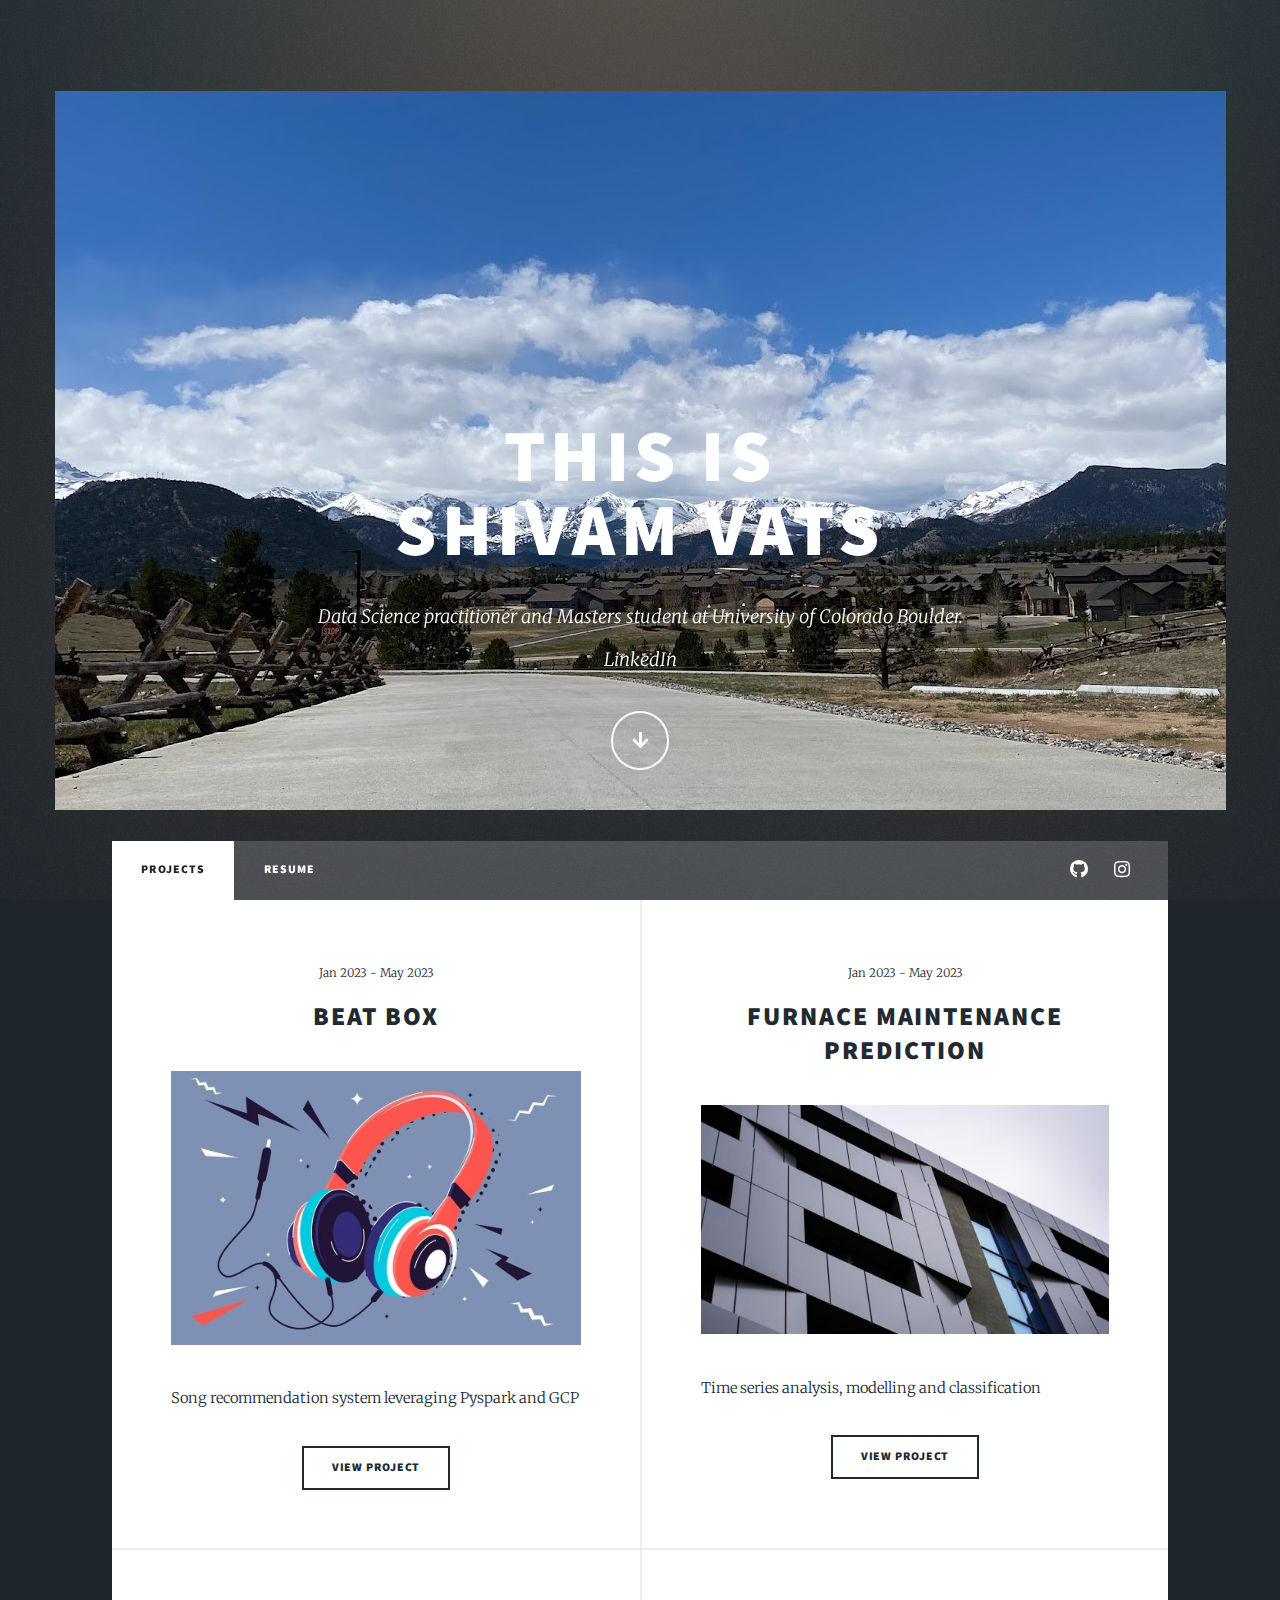
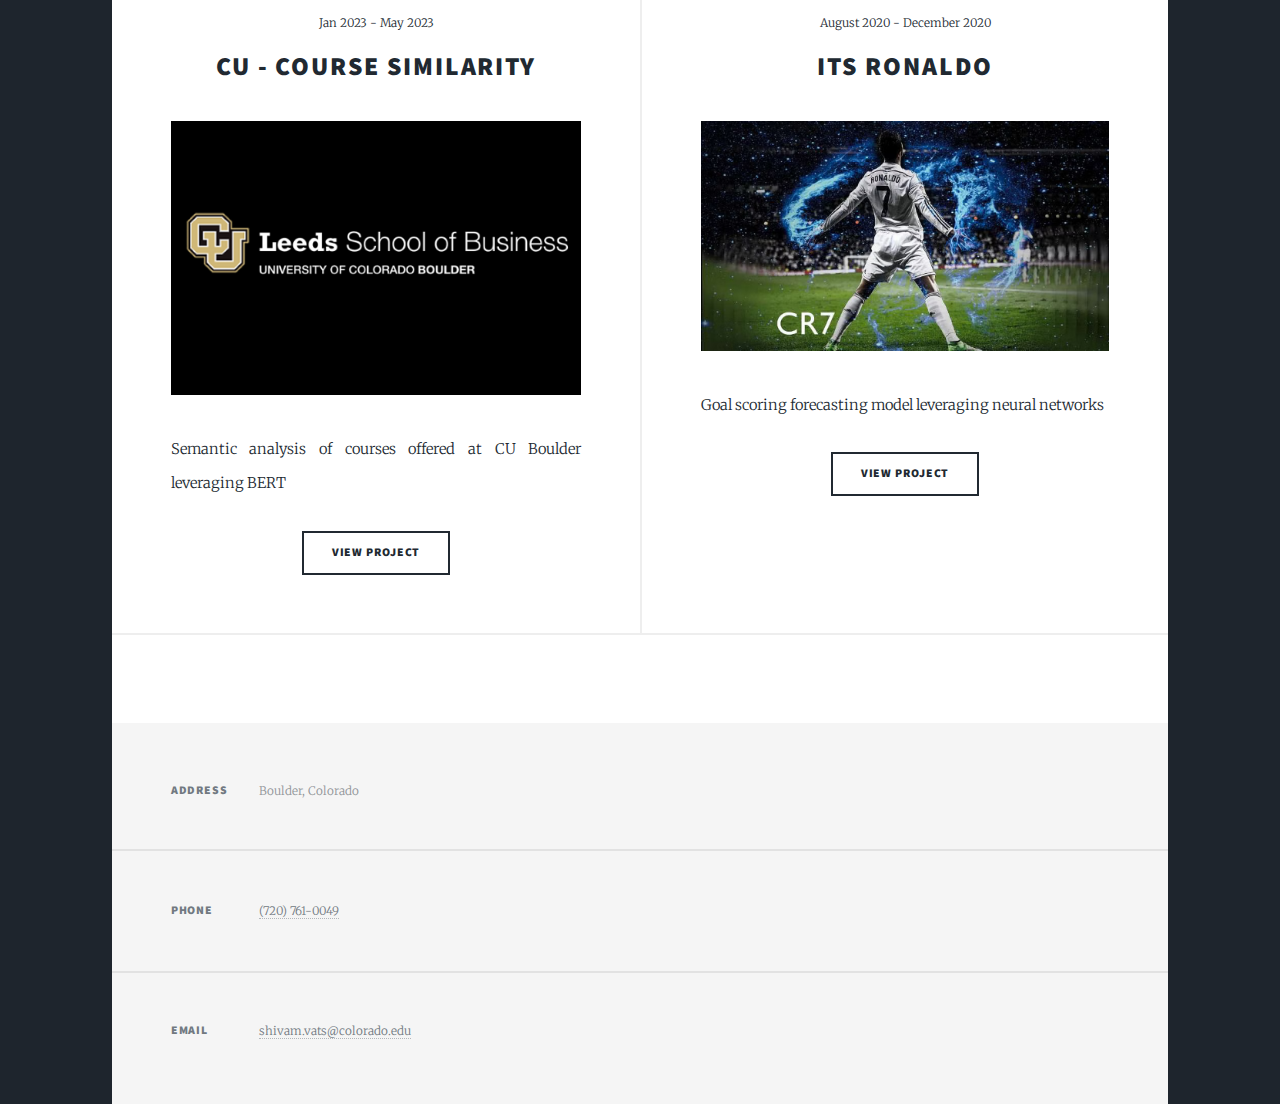
==== index.html @ 33beec38 "added resume" ====
<!DOCTYPE HTML>
<!--
	Massively by HTML5 UP
	html5up.net | @ajlkn
	Free for personal and commercial use under the CCA 3.0 license (html5up.net/license)
-->
<html>
	<head>
		<title>Shivam Vats</title>
		<meta charset="utf-8" />
		<meta name="viewport" content="width=device-width, initial-scale=1, user-scalable=no" />
		<link rel="stylesheet" href="assets/css/main.css" />
		<noscript><link rel="stylesheet" href="assets/css/noscript.css" /></noscript>
	</head>
	<body class="is-preload">

		<!-- Wrapper -->
			<div id="wrapper" class="fade-in">

				<!-- Intro -->
					<div id="intro">
						<h1>This is<br />
						Shivam Vats</h1>
						<p>Data Science practitioner and Masters student at University of Colorado Boulder. <br>
						<a href="https://www.linkedin.com/in/vats-shivam/">LinkedIn</a>
						<ul class="actions">
							<li><a href="#header" class="button icon solid solo fa-arrow-down scrolly">Continue</a></li>
						</ul>
					</div>

				<!-- Header -->
					<header id="header">
						<a href="index.html" class="logo">Shivam Vats</a>
					</header>

				<!-- Nav -->
					<nav id="nav">
						<ul class="links">
							<li class="active"><a href="index.html">Projects</a></li>
							<li><a href="resume.html">Resume</a></li>
							<!-- <li><a href="elements.html">Elements Reference</a></li> -->
						</ul>
						<ul class="icons">
							<li><a href="https://github.com/vatshivam" class="icon brands fa-github"><span class="label">GitHub</span></a></li>
							<li><a href="https://www.instagram.com/shivamvats__/" class="icon brands fa-instagram"><span class="label">Instagram</span></a></li>
						</ul>
					</nav>

				<!-- Main -->
					<div id="main">

						<!-- Featured Post -->
							<!-- <article class="post featured"> -->
								<!-- <header class="major">
									<span class="date">April 25, 2017</span>
									<h2><a href="#">And this is a<br />
									massive headline</a></h2>
									<p>Aenean ornare velit lacus varius enim ullamcorper proin aliquam<br />
									facilisis ante sed etiam magna interdum congue. Lorem ipsum dolor<br />
									amet nullam sed etiam veroeros.</p>
								</header> -->
								<!-- <a href="#" class="image main"><img src="images/cover.jpg" alt="" /></a> -->
								<!-- <ul class="actions special">
									<li><a href="#" class="button large">Full Story</a></li>
								</ul> -->
							<!-- </article> -->

						<!-- Posts -->
							<section class="posts">
								<article>
									<header>
										<span class="date">Jan 2023 - May 2023</span>
										<h2><a href="https://vatshivam.github.io/Novel_Song_Recommender/">Beat Box</a></h2>
									</header>
									<a href="#" class="image fit"><img src="images/song.jpg" alt="" /></a>
									<p>Song recommendation system leveraging Pyspark and GCP</p>
									<ul class="actions special">
										<li><a href="https://vatshivam.github.io/Novel_Song_Recommender/" class="button">View Project</a></li>
									</ul>
								</article>
								<article>
									<header>
										<span class="date">Jan 2023 - May 2023</span>
										<h2><a href="https://vatshivam.github.io/Furnace-Maintenance-Prediction-System/">Furnace Maintenance Prediction</a></h2>
									</header>
									<a href="#" class="image fit"><img src="images/aluminium.jpg" alt="" /></a>
									<p>Time series analysis, modelling and classification</p>
									<ul class="actions special">
										<li><a href="https://vatshivam.github.io/Furnace-Maintenance-Prediction-System/" class="button">View Project</a></li>
									</ul>
								</article>
								<article>
									<header>
										<span class="date">Jan 2023 - May 2023</span>
										<h2><a href="https://vatshivam.github.io/coursesimilarity/">CU - Course Similarity</a></h2>
									</header>
									<a href="#" class="image fit"><img src="images/leeds.png" alt="" /></a>
									<p>Semantic analysis of courses offered at CU Boulder leveraging BERT</p>
									<ul class="actions special">
										<li><a href="https://vatshivam.github.io/coursesimilarity/" class="button">View Project</a></li>
									</ul>
								</article>
								<article>
									<header>
										<span class="date">August 2020 - December 2020</span>
										<h2><a href="https://vatshivam.github.io/Its-Ronaldo-/">Its Ronaldo</a></h2>
									</header>
									<a href="#" class="image fit"><img src="images/ronaldo.png" alt="" /></a>
									<p>Goal scoring forecasting model leveraging neural networks</p>
									<ul class="actions special">
										<li><a href="https://vatshivam.github.io/Its-Ronaldo-/" class="button">View Project</a></li>
									</ul>
								</article>
							</section>

						<!-- Footer -->
							<footer>
								<!-- <div class="pagination"> -->
									<!--<a href="#" class="previous">Prev</a>-->
									<!-- <a href="#" class="page active">1</a>
									<a href="#" class="page">2</a>
									<a href="#" class="page">3</a>
									<span class="extra">&hellip;</span>
									<a href="#" class="page">8</a>
									<a href="#" class="page">9</a>
									<a href="#" class="page">10</a>
									<a href="#" class="next">Next</a>
								</div> -->
							</footer>

					</div>

				<!-- Footer -->
					<footer id="footer">
						<!-- <section>
							<form method="post" action="#">
								<div class="fields">
									<div class="field">
										<label for="name">Name</label>
										<input type="text" name="name" id="name" />
									</div>
									<div class="field">
										<label for="email">Email</label>
										<input type="text" name="email" id="email" />
									</div>
									<div class="field">
										<label for="message">Message</label>
										<textarea name="message" id="message" rows="3"></textarea>
									</div>
								</div>
								<ul class="actions">
									<li><input type="submit" value="Send Message" /></li>
								</ul>
							</form>
						</section> -->
						<section class="split contact">
							<section class="alt">
								<h3>Address</h3>
								<p>Boulder, Colorado</p>
							</section>
							<section>
								<h3>Phone</h3>
								<p><a href="#">(720) 761-0049</a></p>
							</section>
							<section>
								<h3>Email</h3>
								<p><a href="mailto:shivam.vats@colorado.edu">shivam.vats@colorado.edu</a></p>
							</section>
							<!-- <section>
								<h3>Social</h3>
								<ul class="icons alt">
									<li><a href="#" class="icon brands alt fa-twitter"><span class="label">Twitter</span></a></li>
									<li><a href="#" class="icon brands alt fa-facebook-f"><span class="label">Facebook</span></a></li>
									<li><a href="#" class="icon brands alt fa-instagram"><span class="label">Instagram</span></a></li>
									<li><a href="#" class="icon brands alt fa-github"><span class="label">GitHub</span></a></li>
								</ul>
							</section> -->
						</section>
					</footer>

				<!-- Copyright -->
					<!-- <div id="copyright">
						<ul><li>&copy; Shivam Vats</li><li>Design: <a href="https://html5up.net">HTML5 UP</a></li></ul>
					</div> -->

			</div>

		<!-- Scripts -->
			<script src="assets/js/jquery.min.js"></script>
			<script src="assets/js/jquery.scrollex.min.js"></script>
			<script src="assets/js/jquery.scrolly.min.js"></script>
			<script src="assets/js/browser.min.js"></script>
			<script src="assets/js/breakpoints.min.js"></script>
			<script src="assets/js/util.js"></script>
			<script src="assets/js/main.js"></script>

	</body>
</html>
---- assets/css/main.css ----
@import url(fontawesome-all.min.css);
@import url("https://fonts.googleapis.com/css?family=Merriweather:300,700,300italic,700italic|Source+Sans+Pro:900");

/*
	Massively by HTML5 UP
	html5up.net | @ajlkn
	Free for personal and commercial use under the CCA 3.0 license (html5up.net/license)
*/

html, body, div, span, applet, object,
iframe, h1, h2, h3, h4, h5, h6, p, blockquote,
pre, a, abbr, acronym, address, big, cite,
code, del, dfn, em, img, ins, kbd, q, s, samp,
small, strike, strong, sub, sup, tt, var, b,
u, i, center, dl, dt, dd, ol, ul, li, fieldset,
form, label, legend, table, caption, tbody,
tfoot, thead, tr, th, td, article, aside,
canvas, details, embed, figure, figcaption,
footer, header, hgroup, menu, nav, output, ruby,
section, summary, time, mark, audio, video {
	margin: 0;
	padding: 0;
	border: 0;
	font-size: 100%;
	font: inherit;
	vertical-align: baseline;}

article, aside, details, figcaption, figure,
footer, header, hgroup, menu, nav, section {
	display: block;}

body {
	line-height: 1;
}

ol, ul {
	list-style: none;
}

blockquote, q {
	quotes: none;
}

	blockquote:before, blockquote:after, q:before, q:after {
		content: '';
		content: none;
	}

table {
	border-collapse: collapse;
	border-spacing: 0;
}

body {
	-webkit-text-size-adjust: none;
}

mark {
	background-color: transparent;
	color: inherit;
}

input::-moz-focus-inner {
	border: 0;
	padding: 0;
}

input, select, textarea {
	-moz-appearance: none;
	-webkit-appearance: none;
	-ms-appearance: none;
	appearance: none;
}

/* Basic */

	@-ms-viewport {
		width: device-width;
	}

	body {
		-ms-overflow-style: scrollbar;
	}

	@media screen and (max-width: 480px) {

		html, body {
			min-width: 320px;
		}

	}

	html {
		box-sizing: border-box;
	}

	*, *:before, *:after {
		box-sizing: inherit;
	}

	body {
		background-color: #1e252d;
	}

		body.is-preload *, body.is-preload *:before, body.is-preload *:after {
			-moz-animation: none !important;
			-webkit-animation: none !important;
			-ms-animation: none !important;
			animation: none !important;
			-moz-transition: none !important;
			-webkit-transition: none !important;
			-ms-transition: none !important;
			transition: none !important;
		}

/* Type */

	html {
		font-size: 16pt;
	}

		@media screen and (max-width: 1680px) {

			html {
				font-size: 12pt;
			}

		}

		@media screen and (max-width: 1280px) {

			html {
				font-size: 11pt;
			}

		}

		@media screen and (max-width: 360px) {

			html {
				font-size: 10pt;
			}

		}

	body {
		color: #212931;
	}

	body, input, select, textarea {
		font-family: "Merriweather", Georgia, serif;
		font-weight: 300;
		font-size: 1rem;
		line-height: 2.375;
	}

	a {
		-moz-transition: color 0.2s ease-in-out, background-color 0.2s ease-in-out, border-color 0.2s ease-in-out, box-shadow 0.2s ease-in-out;
		-webkit-transition: color 0.2s ease-in-out, background-color 0.2s ease-in-out, border-color 0.2s ease-in-out, box-shadow 0.2s ease-in-out;
		-ms-transition: color 0.2s ease-in-out, background-color 0.2s ease-in-out, border-color 0.2s ease-in-out, box-shadow 0.2s ease-in-out;
		transition: color 0.2s ease-in-out, background-color 0.2s ease-in-out, border-color 0.2s ease-in-out, box-shadow 0.2s ease-in-out;
		border-bottom: dotted 1px;
		text-decoration: none;
	}

		a:hover {
			border-bottom-color: transparent;
		}

	strong, b {
		font-weight: 600;
	}

	em, i {
		font-style: italic;
	}

	p {
		text-align: justify;
		margin: 0 0 2rem 0;
	}

	h1, h2, h3, h4, h5, h6 {
		font-family: "Source Sans Pro", Helvetica, sans-serif;
		font-weight: 900;
		line-height: 1.5;
		letter-spacing: 0.075em;
		text-transform: uppercase;
		margin: 0 0 1rem 0;
	}

		h1 a, h2 a, h3 a, h4 a, h5 a, h6 a {
			border-bottom: 0;
			color: inherit;
			text-decoration: none;
		}

	h1 {
		font-size: 4rem;
		line-height: 1.1;
		margin: 0 0 2rem 0;
	}

	h2 {
		font-size: 1.75rem;
		line-height: 1.3;
		margin: 0 0 1.5rem 0;
	}

	h3 {
		font-size: 1.25rem;
		margin: 0 0 1.5rem 0;
	}

	h4 {
		font-size: 1rem;
	}

	h5 {
		font-size: 0.9rem;
	}

	h6 {
		font-size: 0.8rem;
	}

	sub {
		font-size: 0.8rem;
		position: relative;
		top: 0.5rem;
	}

	sup {
		font-size: 0.8rem;
		position: relative;
		top: -0.5rem;
	}

	blockquote {
		border-left: solid 4px;
		font-style: italic;
		margin: 0 0 2rem 0;
		padding: 0.5rem 0 0.5rem 2rem;
	}

	code {
		border: solid 2px;
		font-family: "Courier New", monospace;
		font-size: 0.9rem;
		margin: 0 0.25rem;
		padding: 0.25rem 0.65rem;
	}

	pre {
		-webkit-overflow-scrolling: touch;
		font-family: "Courier New", monospace;
		font-size: 0.9rem;
		margin: 0 0 2rem 0;
	}

		pre code {
			display: block;
			line-height: 1.75;
			padding: 1rem 1.5rem;
			overflow-x: auto;
		}

	hr {
		border: 0;
		border-bottom: solid 2px;
		margin: 3rem 0;
	}

		hr.major {
			margin: 5rem 0;
		}

	.align-left {
		text-align: left;
	}

	.align-center {
		text-align: center;
	}

	.align-right {
		text-align: right;
	}

	input, select, textarea {
		color: #212931;
	}

	a {
		color: #212931;
		border-bottom-color: rgba(33, 41, 49, 0.5);
	}

		a:hover {
			border-bottom-color: transparent;
			color: #18bfef !important;
		}

	strong, b {
		color: #212931;
	}

	h1, h2, h3, h4, h5, h6 {
		color: #212931;
	}

	blockquote {
		border-left-color: #eeeeee;
	}

	code {
		background: rgba(220, 220, 220, 0.25);
		border-color: #eeeeee;
	}

	hr {
		border-bottom-color: #eeeeee;
	}

/* Row */

	.row {
		display: flex;
		flex-wrap: wrap;
		box-sizing: border-box;
		align-items: stretch;
	}

		.row > * {
			box-sizing: border-box;
		}

		.row.gtr-uniform > * > :last-child {
			margin-bottom: 0;
		}

		.row.aln-left {
			justify-content: flex-start;
		}

		.row.aln-center {
			justify-content: center;
		}

		.row.aln-right {
			justify-content: flex-end;
		}

		.row.aln-top {
			align-items: flex-start;
		}

		.row.aln-middle {
			align-items: center;
		}

		.row.aln-bottom {
			align-items: flex-end;
		}

		.row > .imp {
			order: -1;
		}

		.row > .col-1 {
			width: 8.33333%;
		}

		.row > .off-1 {
			margin-left: 8.33333%;
		}

		.row > .col-2 {
			width: 16.66667%;
		}

		.row > .off-2 {
			margin-left: 16.66667%;
		}

		.row > .col-3 {
			width: 25%;
		}

		.row > .off-3 {
			margin-left: 25%;
		}

		.row > .col-4 {
			width: 33.33333%;
		}

		.row > .off-4 {
			margin-left: 33.33333%;
		}

		.row > .col-5 {
			width: 41.66667%;
		}

		.row > .off-5 {
			margin-left: 41.66667%;
		}

		.row > .col-6 {
			width: 50%;
		}

		.row > .off-6 {
			margin-left: 50%;
		}

		.row > .col-7 {
			width: 58.33333%;
		}

		.row > .off-7 {
			margin-left: 58.33333%;
		}

		.row > .col-8 {
			width: 66.66667%;
		}

		.row > .off-8 {
			margin-left: 66.66667%;
		}

		.row > .col-9 {
			width: 75%;
		}

		.row > .off-9 {
			margin-left: 75%;
		}

		.row > .col-10 {
			width: 83.33333%;
		}

		.row > .off-10 {
			margin-left: 83.33333%;
		}

		.row > .col-11 {
			width: 91.66667%;
		}

		.row > .off-11 {
			margin-left: 91.66667%;
		}

		.row > .col-12 {
			width: 100%;
		}

		.row > .off-12 {
			margin-left: 100%;
		}

		.row.gtr-0 {
			margin-top: 0;
			margin-left: 0rem;
		}

			.row.gtr-0 > * {
				padding: 0 0 0 0rem;
			}

			.row.gtr-0.gtr-uniform {
				margin-top: 0rem;
			}

				.row.gtr-0.gtr-uniform > * {
					padding-top: 0rem;
				}

		.row.gtr-25 {
			margin-top: 0;
			margin-left: -0.375rem;
		}

			.row.gtr-25 > * {
				padding: 0 0 0 0.375rem;
			}

			.row.gtr-25.gtr-uniform {
				margin-top: -0.375rem;
			}

				.row.gtr-25.gtr-uniform > * {
					padding-top: 0.375rem;
				}

		.row.gtr-50 {
			margin-top: 0;
			margin-left: -0.75rem;
		}

			.row.gtr-50 > * {
				padding: 0 0 0 0.75rem;
			}

			.row.gtr-50.gtr-uniform {
				margin-top: -0.75rem;
			}

				.row.gtr-50.gtr-uniform > * {
					padding-top: 0.75rem;
				}

		.row {
			margin-top: 0;
			margin-left: -1.5rem;
		}

			.row > * {
				padding: 0 0 0 1.5rem;
			}

			.row.gtr-uniform {
				margin-top: -1.5rem;
			}

				.row.gtr-uniform > * {
					padding-top: 1.5rem;
				}

		.row.gtr-150 {
			margin-top: 0;
			margin-left: -2.25rem;
		}

			.row.gtr-150 > * {
				padding: 0 0 0 2.25rem;
			}

			.row.gtr-150.gtr-uniform {
				margin-top: -2.25rem;
			}

				.row.gtr-150.gtr-uniform > * {
					padding-top: 2.25rem;
				}

		.row.gtr-200 {
			margin-top: 0;
			margin-left: -3rem;
		}

			.row.gtr-200 > * {
				padding: 0 0 0 3rem;
			}

			.row.gtr-200.gtr-uniform {
				margin-top: -3rem;
			}

				.row.gtr-200.gtr-uniform > * {
					padding-top: 3rem;
				}

		@media screen and (max-width: 1680px) {

			.row {
				display: flex;
				flex-wrap: wrap;
				box-sizing: border-box;
				align-items: stretch;
			}

				.row > * {
					box-sizing: border-box;
				}

				.row.gtr-uniform > * > :last-child {
					margin-bottom: 0;
				}

				.row.aln-left {
					justify-content: flex-start;
				}

				.row.aln-center {
					justify-content: center;
				}

				.row.aln-right {
					justify-content: flex-end;
				}

				.row.aln-top {
					align-items: flex-start;
				}

				.row.aln-middle {
					align-items: center;
				}

				.row.aln-bottom {
					align-items: flex-end;
				}

				.row > .imp-xlarge {
					order: -1;
				}

				.row > .col-1-xlarge {
					width: 8.33333%;
				}

				.row > .off-1-xlarge {
					margin-left: 8.33333%;
				}

				.row > .col-2-xlarge {
					width: 16.66667%;
				}

				.row > .off-2-xlarge {
					margin-left: 16.66667%;
				}

				.row > .col-3-xlarge {
					width: 25%;
				}

				.row > .off-3-xlarge {
					margin-left: 25%;
				}

				.row > .col-4-xlarge {
					width: 33.33333%;
				}

				.row > .off-4-xlarge {
					margin-left: 33.33333%;
				}

				.row > .col-5-xlarge {
					width: 41.66667%;
				}

				.row > .off-5-xlarge {
					margin-left: 41.66667%;
				}

				.row > .col-6-xlarge {
					width: 50%;
				}

				.row > .off-6-xlarge {
					margin-left: 50%;
				}

				.row > .col-7-xlarge {
					width: 58.33333%;
				}

				.row > .off-7-xlarge {
					margin-left: 58.33333%;
				}

				.row > .col-8-xlarge {
					width: 66.66667%;
				}

				.row > .off-8-xlarge {
					margin-left: 66.66667%;
				}

				.row > .col-9-xlarge {
					width: 75%;
				}

				.row > .off-9-xlarge {
					margin-left: 75%;
				}

				.row > .col-10-xlarge {
					width: 83.33333%;
				}

				.row > .off-10-xlarge {
					margin-left: 83.33333%;
				}

				.row > .col-11-xlarge {
					width: 91.66667%;
				}

				.row > .off-11-xlarge {
					margin-left: 91.66667%;
				}

				.row > .col-12-xlarge {
					width: 100%;
				}

				.row > .off-12-xlarge {
					margin-left: 100%;
				}

				.row.gtr-0 {
					margin-top: 0;
					margin-left: 0rem;
				}

					.row.gtr-0 > * {
						padding: 0 0 0 0rem;
					}

					.row.gtr-0.gtr-uniform {
						margin-top: 0rem;
					}

						.row.gtr-0.gtr-uniform > * {
							padding-top: 0rem;
						}

				.row.gtr-25 {
					margin-top: 0;
					margin-left: -0.375rem;
				}

					.row.gtr-25 > * {
						padding: 0 0 0 0.375rem;
					}

					.row.gtr-25.gtr-uniform {
						margin-top: -0.375rem;
					}

						.row.gtr-25.gtr-uniform > * {
							padding-top: 0.375rem;
						}

				.row.gtr-50 {
					margin-top: 0;
					margin-left: -0.75rem;
				}

					.row.gtr-50 > * {
						padding: 0 0 0 0.75rem;
					}

					.row.gtr-50.gtr-uniform {
						margin-top: -0.75rem;
					}

						.row.gtr-50.gtr-uniform > * {
							padding-top: 0.75rem;
						}

				.row {
					margin-top: 0;
					margin-left: -1.5rem;
				}

					.row > * {
						padding: 0 0 0 1.5rem;
					}

					.row.gtr-uniform {
						margin-top: -1.5rem;
					}

						.row.gtr-uniform > * {
							padding-top: 1.5rem;
						}

				.row.gtr-150 {
					margin-top: 0;
					margin-left: -2.25rem;
				}

					.row.gtr-150 > * {
						padding: 0 0 0 2.25rem;
					}

					.row.gtr-150.gtr-uniform {
						margin-top: -2.25rem;
					}

						.row.gtr-150.gtr-uniform > * {
							padding-top: 2.25rem;
						}

				.row.gtr-200 {
					margin-top: 0;
					margin-left: -3rem;
				}

					.row.gtr-200 > * {
						padding: 0 0 0 3rem;
					}

					.row.gtr-200.gtr-uniform {
						margin-top: -3rem;
					}

						.row.gtr-200.gtr-uniform > * {
							padding-top: 3rem;
						}

		}

		@media screen and (max-width: 1280px) {

			.row {
				display: flex;
				flex-wrap: wrap;
				box-sizing: border-box;
				align-items: stretch;
			}

				.row > * {
					box-sizing: border-box;
				}

				.row.gtr-uniform > * > :last-child {
					margin-bottom: 0;
				}

				.row.aln-left {
					justify-content: flex-start;
				}

				.row.aln-center {
					justify-content: center;
				}

				.row.aln-right {
					justify-content: flex-end;
				}

				.row.aln-top {
					align-items: flex-start;
				}

				.row.aln-middle {
					align-items: center;
				}

				.row.aln-bottom {
					align-items: flex-end;
				}

				.row > .imp-large {
					order: -1;
				}

				.row > .col-1-large {
					width: 8.33333%;
				}

				.row > .off-1-large {
					margin-left: 8.33333%;
				}

				.row > .col-2-large {
					width: 16.66667%;
				}

				.row > .off-2-large {
					margin-left: 16.66667%;
				}

				.row > .col-3-large {
					width: 25%;
				}

				.row > .off-3-large {
					margin-left: 25%;
				}

				.row > .col-4-large {
					width: 33.33333%;
				}

				.row > .off-4-large {
					margin-left: 33.33333%;
				}

				.row > .col-5-large {
					width: 41.66667%;
				}

				.row > .off-5-large {
					margin-left: 41.66667%;
				}

				.row > .col-6-large {
					width: 50%;
				}

				.row > .off-6-large {
					margin-left: 50%;
				}

				.row > .col-7-large {
					width: 58.33333%;
				}

				.row > .off-7-large {
					margin-left: 58.33333%;
				}

				.row > .col-8-large {
					width: 66.66667%;
				}

				.row > .off-8-large {
					margin-left: 66.66667%;
				}

				.row > .col-9-large {
					width: 75%;
				}

				.row > .off-9-large {
					margin-left: 75%;
				}

				.row > .col-10-large {
					width: 83.33333%;
				}

				.row > .off-10-large {
					margin-left: 83.33333%;
				}

				.row > .col-11-large {
					width: 91.66667%;
				}

				.row > .off-11-large {
					margin-left: 91.66667%;
				}

				.row > .col-12-large {
					width: 100%;
				}

				.row > .off-12-large {
					margin-left: 100%;
				}

				.row.gtr-0 {
					margin-top: 0;
					margin-left: 0rem;
				}

					.row.gtr-0 > * {
						padding: 0 0 0 0rem;
					}

					.row.gtr-0.gtr-uniform {
						margin-top: 0rem;
					}

						.row.gtr-0.gtr-uniform > * {
							padding-top: 0rem;
						}

				.row.gtr-25 {
					margin-top: 0;
					margin-left: -0.375rem;
				}

					.row.gtr-25 > * {
						padding: 0 0 0 0.375rem;
					}

					.row.gtr-25.gtr-uniform {
						margin-top: -0.375rem;
					}

						.row.gtr-25.gtr-uniform > * {
							padding-top: 0.375rem;
						}

				.row.gtr-50 {
					margin-top: 0;
					margin-left: -0.75rem;
				}

					.row.gtr-50 > * {
						padding: 0 0 0 0.75rem;
					}

					.row.gtr-50.gtr-uniform {
						margin-top: -0.75rem;
					}

						.row.gtr-50.gtr-uniform > * {
							padding-top: 0.75rem;
						}

				.row {
					margin-top: 0;
					margin-left: -1.5rem;
				}

					.row > * {
						padding: 0 0 0 1.5rem;
					}

					.row.gtr-uniform {
						margin-top: -1.5rem;
					}

						.row.gtr-uniform > * {
							padding-top: 1.5rem;
						}

				.row.gtr-150 {
					margin-top: 0;
					margin-left: -2.25rem;
				}

					.row.gtr-150 > * {
						padding: 0 0 0 2.25rem;
					}

					.row.gtr-150.gtr-uniform {
						margin-top: -2.25rem;
					}

						.row.gtr-150.gtr-uniform > * {
							padding-top: 2.25rem;
						}

				.row.gtr-200 {
					margin-top: 0;
					margin-left: -3rem;
				}

					.row.gtr-200 > * {
						padding: 0 0 0 3rem;
					}

					.row.gtr-200.gtr-uniform {
						margin-top: -3rem;
					}

						.row.gtr-200.gtr-uniform > * {
							padding-top: 3rem;
						}

		}

		@media screen and (max-width: 980px) {

			.row {
				display: flex;
				flex-wrap: wrap;
				box-sizing: border-box;
				align-items: stretch;
			}

				.row > * {
					box-sizing: border-box;
				}

				.row.gtr-uniform > * > :last-child {
					margin-bottom: 0;
				}

				.row.aln-left {
					justify-content: flex-start;
				}

				.row.aln-center {
					justify-content: center;
				}

				.row.aln-right {
					justify-content: flex-end;
				}

				.row.aln-top {
					align-items: flex-start;
				}

				.row.aln-middle {
					align-items: center;
				}

				.row.aln-bottom {
					align-items: flex-end;
				}

				.row > .imp-medium {
					order: -1;
				}

				.row > .col-1-medium {
					width: 8.33333%;
				}

				.row > .off-1-medium {
					margin-left: 8.33333%;
				}

				.row > .col-2-medium {
					width: 16.66667%;
				}

				.row > .off-2-medium {
					margin-left: 16.66667%;
				}

				.row > .col-3-medium {
					width: 25%;
				}

				.row > .off-3-medium {
					margin-left: 25%;
				}

				.row > .col-4-medium {
					width: 33.33333%;
				}

				.row > .off-4-medium {
					margin-left: 33.33333%;
				}

				.row > .col-5-medium {
					width: 41.66667%;
				}

				.row > .off-5-medium {
					margin-left: 41.66667%;
				}

				.row > .col-6-medium {
					width: 50%;
				}

				.row > .off-6-medium {
					margin-left: 50%;
				}

				.row > .col-7-medium {
					width: 58.33333%;
				}

				.row > .off-7-medium {
					margin-left: 58.33333%;
				}

				.row > .col-8-medium {
					width: 66.66667%;
				}

				.row > .off-8-medium {
					margin-left: 66.66667%;
				}

				.row > .col-9-medium {
					width: 75%;
				}

				.row > .off-9-medium {
					margin-left: 75%;
				}

				.row > .col-10-medium {
					width: 83.33333%;
				}

				.row > .off-10-medium {
					margin-left: 83.33333%;
				}

				.row > .col-11-medium {
					width: 91.66667%;
				}

				.row > .off-11-medium {
					margin-left: 91.66667%;
				}

				.row > .col-12-medium {
					width: 100%;
				}

				.row > .off-12-medium {
					margin-left: 100%;
				}

				.row.gtr-0 {
					margin-top: 0;
					margin-left: 0rem;
				}

					.row.gtr-0 > * {
						padding: 0 0 0 0rem;
					}

					.row.gtr-0.gtr-uniform {
						margin-top: 0rem;
					}

						.row.gtr-0.gtr-uniform > * {
							padding-top: 0rem;
						}

				.row.gtr-25 {
					margin-top: 0;
					margin-left: -0.375rem;
				}

					.row.gtr-25 > * {
						padding: 0 0 0 0.375rem;
					}

					.row.gtr-25.gtr-uniform {
						margin-top: -0.375rem;
					}

						.row.gtr-25.gtr-uniform > * {
							padding-top: 0.375rem;
						}

				.row.gtr-50 {
					margin-top: 0;
					margin-left: -0.75rem;
				}

					.row.gtr-50 > * {
						padding: 0 0 0 0.75rem;
					}

					.row.gtr-50.gtr-uniform {
						margin-top: -0.75rem;
					}

						.row.gtr-50.gtr-uniform > * {
							padding-top: 0.75rem;
						}

				.row {
					margin-top: 0;
					margin-left: -1.5rem;
				}

					.row > * {
						padding: 0 0 0 1.5rem;
					}

					.row.gtr-uniform {
						margin-top: -1.5rem;
					}

						.row.gtr-uniform > * {
							padding-top: 1.5rem;
						}

				.row.gtr-150 {
					margin-top: 0;
					margin-left: -2.25rem;
				}

					.row.gtr-150 > * {
						padding: 0 0 0 2.25rem;
					}

					.row.gtr-150.gtr-uniform {
						margin-top: -2.25rem;
					}

						.row.gtr-150.gtr-uniform > * {
							padding-top: 2.25rem;
						}

				.row.gtr-200 {
					margin-top: 0;
					margin-left: -3rem;
				}

					.row.gtr-200 > * {
						padding: 0 0 0 3rem;
					}

					.row.gtr-200.gtr-uniform {
						margin-top: -3rem;
					}

						.row.gtr-200.gtr-uniform > * {
							padding-top: 3rem;
						}

		}

		@media screen and (max-width: 736px) {

			.row {
				display: flex;
				flex-wrap: wrap;
				box-sizing: border-box;
				align-items: stretch;
			}

				.row > * {
					box-sizing: border-box;
				}

				.row.gtr-uniform > * > :last-child {
					margin-bottom: 0;
				}

				.row.aln-left {
					justify-content: flex-start;
				}

				.row.aln-center {
					justify-content: center;
				}

				.row.aln-right {
					justify-content: flex-end;
				}

				.row.aln-top {
					align-items: flex-start;
				}

				.row.aln-middle {
					align-items: center;
				}

				.row.aln-bottom {
					align-items: flex-end;
				}

				.row > .imp-small {
					order: -1;
				}

				.row > .col-1-small {
					width: 8.33333%;
				}

				.row > .off-1-small {
					margin-left: 8.33333%;
				}

				.row > .col-2-small {
					width: 16.66667%;
				}

				.row > .off-2-small {
					margin-left: 16.66667%;
				}

				.row > .col-3-small {
					width: 25%;
				}

				.row > .off-3-small {
					margin-left: 25%;
				}

				.row > .col-4-small {
					width: 33.33333%;
				}

				.row > .off-4-small {
					margin-left: 33.33333%;
				}

				.row > .col-5-small {
					width: 41.66667%;
				}

				.row > .off-5-small {
					margin-left: 41.66667%;
				}

				.row > .col-6-small {
					width: 50%;
				}

				.row > .off-6-small {
					margin-left: 50%;
				}

				.row > .col-7-small {
					width: 58.33333%;
				}

				.row > .off-7-small {
					margin-left: 58.33333%;
				}

				.row > .col-8-small {
					width: 66.66667%;
				}

				.row > .off-8-small {
					margin-left: 66.66667%;
				}

				.row > .col-9-small {
					width: 75%;
				}

				.row > .off-9-small {
					margin-left: 75%;
				}

				.row > .col-10-small {
					width: 83.33333%;
				}

				.row > .off-10-small {
					margin-left: 83.33333%;
				}

				.row > .col-11-small {
					width: 91.66667%;
				}

				.row > .off-11-small {
					margin-left: 91.66667%;
				}

				.row > .col-12-small {
					width: 100%;
				}

				.row > .off-12-small {
					margin-left: 100%;
				}

				.row.gtr-0 {
					margin-top: 0;
					margin-left: 0rem;
				}

					.row.gtr-0 > * {
						padding: 0 0 0 0rem;
					}

					.row.gtr-0.gtr-uniform {
						margin-top: 0rem;
					}

						.row.gtr-0.gtr-uniform > * {
							padding-top: 0rem;
						}

				.row.gtr-25 {
					margin-top: 0;
					margin-left: -0.375rem;
				}

					.row.gtr-25 > * {
						padding: 0 0 0 0.375rem;
					}

					.row.gtr-25.gtr-uniform {
						margin-top: -0.375rem;
					}

						.row.gtr-25.gtr-uniform > * {
							padding-top: 0.375rem;
						}

				.row.gtr-50 {
					margin-top: 0;
					margin-left: -0.75rem;
				}

					.row.gtr-50 > * {
						padding: 0 0 0 0.75rem;
					}

					.row.gtr-50.gtr-uniform {
						margin-top: -0.75rem;
					}

						.row.gtr-50.gtr-uniform > * {
							padding-top: 0.75rem;
						}

				.row {
					margin-top: 0;
					margin-left: -1.5rem;
				}

					.row > * {
						padding: 0 0 0 1.5rem;
					}

					.row.gtr-uniform {
						margin-top: -1.5rem;
					}

						.row.gtr-uniform > * {
							padding-top: 1.5rem;
						}

				.row.gtr-150 {
					margin-top: 0;
					margin-left: -2.25rem;
				}

					.row.gtr-150 > * {
						padding: 0 0 0 2.25rem;
					}

					.row.gtr-150.gtr-uniform {
						margin-top: -2.25rem;
					}

						.row.gtr-150.gtr-uniform > * {
							padding-top: 2.25rem;
						}

				.row.gtr-200 {
					margin-top: 0;
					margin-left: -3rem;
				}

					.row.gtr-200 > * {
						padding: 0 0 0 3rem;
					}

					.row.gtr-200.gtr-uniform {
						margin-top: -3rem;
					}

						.row.gtr-200.gtr-uniform > * {
							padding-top: 3rem;
						}

		}

		@media screen and (max-width: 480px) {

			.row {
				display: flex;
				flex-wrap: wrap;
				box-sizing: border-box;
				align-items: stretch;
			}

				.row > * {
					box-sizing: border-box;
				}

				.row.gtr-uniform > * > :last-child {
					margin-bottom: 0;
				}

				.row.aln-left {
					justify-content: flex-start;
				}

				.row.aln-center {
					justify-content: center;
				}

				.row.aln-right {
					justify-content: flex-end;
				}

				.row.aln-top {
					align-items: flex-start;
				}

				.row.aln-middle {
					align-items: center;
				}

				.row.aln-bottom {
					align-items: flex-end;
				}

				.row > .imp-xsmall {
					order: -1;
				}

				.row > .col-1-xsmall {
					width: 8.33333%;
				}

				.row > .off-1-xsmall {
					margin-left: 8.33333%;
				}

				.row > .col-2-xsmall {
					width: 16.66667%;
				}

				.row > .off-2-xsmall {
					margin-left: 16.66667%;
				}

				.row > .col-3-xsmall {
					width: 25%;
				}

				.row > .off-3-xsmall {
					margin-left: 25%;
				}

				.row > .col-4-xsmall {
					width: 33.33333%;
				}

				.row > .off-4-xsmall {
					margin-left: 33.33333%;
				}

				.row > .col-5-xsmall {
					width: 41.66667%;
				}

				.row > .off-5-xsmall {
					margin-left: 41.66667%;
				}

				.row > .col-6-xsmall {
					width: 50%;
				}

				.row > .off-6-xsmall {
					margin-left: 50%;
				}

				.row > .col-7-xsmall {
					width: 58.33333%;
				}

				.row > .off-7-xsmall {
					margin-left: 58.33333%;
				}

				.row > .col-8-xsmall {
					width: 66.66667%;
				}

				.row > .off-8-xsmall {
					margin-left: 66.66667%;
				}

				.row > .col-9-xsmall {
					width: 75%;
				}

				.row > .off-9-xsmall {
					margin-left: 75%;
				}

				.row > .col-10-xsmall {
					width: 83.33333%;
				}

				.row > .off-10-xsmall {
					margin-left: 83.33333%;
				}

				.row > .col-11-xsmall {
					width: 91.66667%;
				}

				.row > .off-11-xsmall {
					margin-left: 91.66667%;
				}

				.row > .col-12-xsmall {
					width: 100%;
				}

				.row > .off-12-xsmall {
					margin-left: 100%;
				}

				.row.gtr-0 {
					margin-top: 0;
					margin-left: 0rem;
				}

					.row.gtr-0 > * {
						padding: 0 0 0 0rem;
					}

					.row.gtr-0.gtr-uniform {
						margin-top: 0rem;
					}

						.row.gtr-0.gtr-uniform > * {
							padding-top: 0rem;
						}

				.row.gtr-25 {
					margin-top: 0;
					margin-left: -0.375rem;
				}

					.row.gtr-25 > * {
						padding: 0 0 0 0.375rem;
					}

					.row.gtr-25.gtr-uniform {
						margin-top: -0.375rem;
					}

						.row.gtr-25.gtr-uniform > * {
							padding-top: 0.375rem;
						}

				.row.gtr-50 {
					margin-top: 0;
					margin-left: -0.75rem;
				}

					.row.gtr-50 > * {
						padding: 0 0 0 0.75rem;
					}

					.row.gtr-50.gtr-uniform {
						margin-top: -0.75rem;
					}

						.row.gtr-50.gtr-uniform > * {
							padding-top: 0.75rem;
						}

				.row {
					margin-top: 0;
					margin-left: -1.5rem;
				}

					.row > * {
						padding: 0 0 0 1.5rem;
					}

					.row.gtr-uniform {
						margin-top: -1.5rem;
					}

						.row.gtr-uniform > * {
							padding-top: 1.5rem;
						}

				.row.gtr-150 {
					margin-top: 0;
					margin-left: -2.25rem;
				}

					.row.gtr-150 > * {
						padding: 0 0 0 2.25rem;
					}

					.row.gtr-150.gtr-uniform {
						margin-top: -2.25rem;
					}

						.row.gtr-150.gtr-uniform > * {
							padding-top: 2.25rem;
						}

				.row.gtr-200 {
					margin-top: 0;
					margin-left: -3rem;
				}

					.row.gtr-200 > * {
						padding: 0 0 0 3rem;
					}

					.row.gtr-200.gtr-uniform {
						margin-top: -3rem;
					}

						.row.gtr-200.gtr-uniform > * {
							padding-top: 3rem;
						}

		}

		@media screen and (max-width: 360px) {

			.row {
				display: flex;
				flex-wrap: wrap;
				box-sizing: border-box;
				align-items: stretch;
			}

				.row > * {
					box-sizing: border-box;
				}

				.row.gtr-uniform > * > :last-child {
					margin-bottom: 0;
				}

				.row.aln-left {
					justify-content: flex-start;
				}

				.row.aln-center {
					justify-content: center;
				}

				.row.aln-right {
					justify-content: flex-end;
				}

				.row.aln-top {
					align-items: flex-start;
				}

				.row.aln-middle {
					align-items: center;
				}

				.row.aln-bottom {
					align-items: flex-end;
				}

				.row > .imp-xxsmall {
					order: -1;
				}

				.row > .col-1-xxsmall {
					width: 8.33333%;
				}

				.row > .off-1-xxsmall {
					margin-left: 8.33333%;
				}

				.row > .col-2-xxsmall {
					width: 16.66667%;
				}

				.row > .off-2-xxsmall {
					margin-left: 16.66667%;
				}

				.row > .col-3-xxsmall {
					width: 25%;
				}

				.row > .off-3-xxsmall {
					margin-left: 25%;
				}

				.row > .col-4-xxsmall {
					width: 33.33333%;
				}

				.row > .off-4-xxsmall {
					margin-left: 33.33333%;
				}

				.row > .col-5-xxsmall {
					width: 41.66667%;
				}

				.row > .off-5-xxsmall {
					margin-left: 41.66667%;
				}

				.row > .col-6-xxsmall {
					width: 50%;
				}

				.row > .off-6-xxsmall {
					margin-left: 50%;
				}

				.row > .col-7-xxsmall {
					width: 58.33333%;
				}

				.row > .off-7-xxsmall {
					margin-left: 58.33333%;
				}

				.row > .col-8-xxsmall {
					width: 66.66667%;
				}

				.row > .off-8-xxsmall {
					margin-left: 66.66667%;
				}

				.row > .col-9-xxsmall {
					width: 75%;
				}

				.row > .off-9-xxsmall {
					margin-left: 75%;
				}

				.row > .col-10-xxsmall {
					width: 83.33333%;
				}

				.row > .off-10-xxsmall {
					margin-left: 83.33333%;
				}

				.row > .col-11-xxsmall {
					width: 91.66667%;
				}

				.row > .off-11-xxsmall {
					margin-left: 91.66667%;
				}

				.row > .col-12-xxsmall {
					width: 100%;
				}

				.row > .off-12-xxsmall {
					margin-left: 100%;
				}

				.row.gtr-0 {
					margin-top: 0;
					margin-left: 0rem;
				}

					.row.gtr-0 > * {
						padding: 0 0 0 0rem;
					}

					.row.gtr-0.gtr-uniform {
						margin-top: 0rem;
					}

						.row.gtr-0.gtr-uniform > * {
							padding-top: 0rem;
						}

				.row.gtr-25 {
					margin-top: 0;
					margin-left: -0.375rem;
				}

					.row.gtr-25 > * {
						padding: 0 0 0 0.375rem;
					}

					.row.gtr-25.gtr-uniform {
						margin-top: -0.375rem;
					}

						.row.gtr-25.gtr-uniform > * {
							padding-top: 0.375rem;
						}

				.row.gtr-50 {
					margin-top: 0;
					margin-left: -0.75rem;
				}

					.row.gtr-50 > * {
						padding: 0 0 0 0.75rem;
					}

					.row.gtr-50.gtr-uniform {
						margin-top: -0.75rem;
					}

						.row.gtr-50.gtr-uniform > * {
							padding-top: 0.75rem;
						}

				.row {
					margin-top: 0;
					margin-left: -1.5rem;
				}

					.row > * {
						padding: 0 0 0 1.5rem;
					}

					.row.gtr-uniform {
						margin-top: -1.5rem;
					}

						.row.gtr-uniform > * {
							padding-top: 1.5rem;
						}

				.row.gtr-150 {
					margin-top: 0;
					margin-left: -2.25rem;
				}

					.row.gtr-150 > * {
						padding: 0 0 0 2.25rem;
					}

					.row.gtr-150.gtr-uniform {
						margin-top: -2.25rem;
					}

						.row.gtr-150.gtr-uniform > * {
							padding-top: 2.25rem;
						}

				.row.gtr-200 {
					margin-top: 0;
					margin-left: -3rem;
				}

					.row.gtr-200 > * {
						padding: 0 0 0 3rem;
					}

					.row.gtr-200.gtr-uniform {
						margin-top: -3rem;
					}

						.row.gtr-200.gtr-uniform > * {
							padding-top: 3rem;
						}

		}

/* Box */

	.box {
		border: solid 2px;
		margin-bottom: 2rem;
		padding: 1.5rem;
	}

		.box > :last-child,
		.box > :last-child > :last-child,
		.box > :last-child > :last-child > :last-child {
			margin-bottom: 0;
		}

		.box.alt {
			border: 0;
			border-radius: 0;
			padding: 0;
		}

	.box {
		border-color: #eeeeee;
	}

/* Button */

	input[type="submit"],
	input[type="reset"],
	input[type="button"],
	button,
	.button {
		-moz-appearance: none;
		-webkit-appearance: none;
		-ms-appearance: none;
		appearance: none;
		-moz-transition: background-color 0.2s ease-in-out, box-shadow 0.2s ease-in-out, color 0.2s ease-in-out;
		-webkit-transition: background-color 0.2s ease-in-out, box-shadow 0.2s ease-in-out, color 0.2s ease-in-out;
		-ms-transition: background-color 0.2s ease-in-out, box-shadow 0.2s ease-in-out, color 0.2s ease-in-out;
		transition: background-color 0.2s ease-in-out, box-shadow 0.2s ease-in-out, color 0.2s ease-in-out;
		border: 0;
		border-radius: 0;
		cursor: pointer;
		display: inline-block;
		font-family: "Source Sans Pro", Helvetica, sans-serif;
		font-size: 0.8rem;
		font-weight: 900;
		letter-spacing: 0.075em;
		height: 3rem;
		line-height: 3rem;
		padding: 0 2rem;
		text-align: center;
		text-decoration: none;
		text-transform: uppercase;
		white-space: nowrap;
	}

		input[type="submit"].icon:before,
		input[type="reset"].icon:before,
		input[type="button"].icon:before,
		button.icon:before,
		.button.icon:before {
			margin-right: 0.5rem;
		}

		input[type="submit"].icon.solo,
		input[type="reset"].icon.solo,
		input[type="button"].icon.solo,
		button.icon.solo,
		.button.icon.solo {
			position: relative;
			width: 4rem;
			height: 4rem;
			line-height: 4rem;
			border-radius: 4rem;
			text-indent: 4rem;
			overflow: hidden;
			padding: 0;
			white-space: nowrap;
		}

			input[type="submit"].icon.solo:before,
			input[type="reset"].icon.solo:before,
			input[type="button"].icon.solo:before,
			button.icon.solo:before,
			.button.icon.solo:before {
				position: absolute;
				display: block;
				top: 0;
				left: 0;
				width: inherit;
				height: inherit;
				line-height: inherit;
				font-size: 1.25rem;
				margin-right: 0;
				text-align: center;
				text-indent: 0;
			}

		input[type="submit"].fit,
		input[type="reset"].fit,
		input[type="button"].fit,
		button.fit,
		.button.fit {
			width: 100%;
		}

		input[type="submit"].small,
		input[type="reset"].small,
		input[type="button"].small,
		button.small,
		.button.small {
			font-size: 0.7rem;
			height: 2.5rem;
			line-height: 2.5rem;
			padding: 0 1.5rem;
		}

		input[type="submit"].large,
		input[type="reset"].large,
		input[type="button"].large,
		button.large,
		.button.large {
			font-size: 0.9rem;
			height: 3.5rem;
			line-height: 3.5rem;
			padding: 0 2.75rem;
		}

		@media screen and (max-width: 980px) {

			input[type="submit"],
			input[type="reset"],
			input[type="button"],
			button,
			.button {
				font-size: 0.9rem;
				height: 3.25rem;
				line-height: 3.25rem;
			}

				input[type="submit"].large,
				input[type="reset"].large,
				input[type="button"].large,
				button.large,
				.button.large {
					font-size: 1rem;
					height: 3.75rem;
					line-height: 3.75rem;
				}

		}

		input[type="submit"].disabled, input[type="submit"]:disabled,
		input[type="reset"].disabled,
		input[type="reset"]:disabled,
		input[type="button"].disabled,
		input[type="button"]:disabled,
		button.disabled,
		button:disabled,
		.button.disabled,
		.button:disabled {
			pointer-events: none;
			opacity: 0.25;
		}

	input[type="submit"],
	input[type="reset"],
	input[type="button"],
	button,
	.button {
		background-color: transparent;
		box-shadow: inset 0 0 0 2px #212931;
		color: #212931 !important;
	}

		input[type="submit"]:hover,
		input[type="reset"]:hover,
		input[type="button"]:hover,
		button:hover,
		.button:hover {
			box-shadow: inset 0 0 0 2px #18bfef;
			color: #18bfef !important;
		}

		input[type="submit"].primary,
		input[type="reset"].primary,
		input[type="button"].primary,
		button.primary,
		.button.primary {
			background-color: #212931;
			box-shadow: none;
			color: #ffffff !important;
		}

			input[type="submit"].primary:hover,
			input[type="reset"].primary:hover,
			input[type="button"].primary:hover,
			button.primary:hover,
			.button.primary:hover {
				background-color: #18bfef;
			}

/* Form */

	form {
		margin: 0 0 2rem 0;
	}

		form > :last-child {
			margin-bottom: 0;
		}

		form > .fields {
			display: -moz-flex;
			display: -webkit-flex;
			display: -ms-flex;
			display: flex;
			-moz-flex-wrap: wrap;
			-webkit-flex-wrap: wrap;
			-ms-flex-wrap: wrap;
			flex-wrap: wrap;
			width: calc(100% + 3rem);
			margin: -1.5rem 0 2rem -1.5rem;
		}

			form > .fields > .field {
				-moz-flex-grow: 0;
				-webkit-flex-grow: 0;
				-ms-flex-grow: 0;
				flex-grow: 0;
				-moz-flex-shrink: 0;
				-webkit-flex-shrink: 0;
				-ms-flex-shrink: 0;
				flex-shrink: 0;
				padding: 1.5rem 0 0 1.5rem;
				width: calc(100% - 1.5rem);
			}

				form > .fields > .field.half {
					width: calc(50% - 0.75rem);
				}

				form > .fields > .field.third {
					width: calc(100%/3 - 0.5rem);
				}

				form > .fields > .field.quarter {
					width: calc(25% - 0.375rem);
				}

		@media screen and (max-width: 480px) {

			form > .fields {
				width: calc(100% + 3rem);
				margin: -1.5rem 0 2rem -1.5rem;
			}

				form > .fields > .field {
					padding: 1.5rem 0 0 1.5rem;
					width: calc(100% - 1.5rem);
				}

					form > .fields > .field.half {
						width: calc(100% - 1.5rem);
					}

					form > .fields > .field.third {
						width: calc(100% - 1.5rem);
					}

					form > .fields > .field.quarter {
						width: calc(100% - 1.5rem);
					}

		}

	label {
		display: block;
		font-family: "Source Sans Pro", Helvetica, sans-serif;
		font-weight: 900;
		line-height: 1.5;
		letter-spacing: 0.075em;
		font-size: 0.8rem;
		text-transform: uppercase;
		margin: 0 0 0.75rem 0;
	}

		@media screen and (max-width: 980px) {

			label {
				font-size: 0.9rem;
			}

		}

	input[type="text"],
	input[type="password"],
	input[type="email"],
	select,
	textarea {
		-moz-appearance: none;
		-webkit-appearance: none;
		-ms-appearance: none;
		appearance: none;
		background: transparent;
		border-radius: 0;
		border: solid 2px;
		color: inherit;
		display: block;
		outline: 0;
		padding: 0 1rem;
		text-decoration: none;
		width: 100%;
	}

		input[type="text"]:invalid,
		input[type="password"]:invalid,
		input[type="email"]:invalid,
		select:invalid,
		textarea:invalid {
			box-shadow: none;
		}

	select {
		background-size: 1.25rem;
		background-repeat: no-repeat;
		background-position: calc(100% - 1rem) center;
		height: 3rem;
		padding-right: 3rem;
		text-overflow: ellipsis;
	}

		select:focus::-ms-value {
			background-color: transparent;
		}

		select::-ms-expand {
			display: none;
		}

	input[type="text"],
	input[type="password"],
	input[type="email"],
	select {
		height: 3rem;
	}

	textarea {
		padding: 0.75rem 1rem;
	}

	input[type="checkbox"],
	input[type="radio"] {
		-moz-appearance: none;
		-webkit-appearance: none;
		-ms-appearance: none;
		appearance: none;
		display: block;
		float: left;
		margin-right: -2rem;
		opacity: 0;
		width: 1rem;
		z-index: -1;
	}

		input[type="checkbox"] + label,
		input[type="radio"] + label {
			text-decoration: none;
			cursor: pointer;
			display: inline-block;
			font-size: 1rem;
			letter-spacing: 0;
			font-family: "Merriweather", Georgia, serif;
			text-transform: none;
			font-weight: 300;
			padding-left: 2.8rem;
			padding-right: 1rem;
			position: relative;
		}

			input[type="checkbox"] + label:before,
			input[type="radio"] + label:before {
				-moz-osx-font-smoothing: grayscale;
				-webkit-font-smoothing: antialiased;
				display: inline-block;
				font-style: normal;
				font-variant: normal;
				text-rendering: auto;
				line-height: 1;
				text-transform: none !important;
				font-family: 'Font Awesome 5 Free';
				font-weight: 900;
			}

			input[type="checkbox"] + label:before,
			input[type="radio"] + label:before {
				border-radius: 0;
				border: solid 2px;
				content: '';
				display: inline-block;
				font-size: 0.8rem;
				height: 1.8rem;
				left: 0;
				line-height: 1.65rem;
				position: absolute;
				text-align: center;
				top: -0.125rem;
				width: 1.8rem;
			}

		input[type="checkbox"]:checked + label:before,
		input[type="radio"]:checked + label:before {
			content: '\f00c';
		}

	input[type="checkbox"] + label:before {
		border-radius: 0;
	}

	input[type="radio"] + label:before {
		border-radius: 100%;
	}

	::-webkit-input-placeholder {
		opacity: 1.0;
	}

	:-moz-placeholder {
		opacity: 1.0;
	}

	::-moz-placeholder {
		opacity: 1.0;
	}

	:-ms-input-placeholder {
		opacity: 1.0;
	}

	label {
		color: #212931;
	}

	input[type="text"],
	input[type="password"],
	input[type="email"],
	select,
	textarea {
		border-color: #eeeeee;
	}

		input[type="text"]:focus,
		input[type="password"]:focus,
		input[type="email"]:focus,
		select:focus,
		textarea:focus {
			border-color: #18bfef;
		}

	select {
		background-image: url("data:image/svg+xml;charset=utf8,%3Csvg xmlns='http://www.w3.org/2000/svg' width='40' height='40' preserveAspectRatio='none' viewBox='0 0 40 40'%3E%3Cpath d='M9.4,12.3l10.4,10.4l10.4-10.4c0.2-0.2,0.5-0.4,0.9-0.4c0.3,0,0.6,0.1,0.9,0.4l3.3,3.3c0.2,0.2,0.4,0.5,0.4,0.9 c0,0.4-0.1,0.6-0.4,0.9L20.7,31.9c-0.2,0.2-0.5,0.4-0.9,0.4c-0.3,0-0.6-0.1-0.9-0.4L4.3,17.3c-0.2-0.2-0.4-0.5-0.4-0.9 c0-0.4,0.1-0.6,0.4-0.9l3.3-3.3c0.2-0.2,0.5-0.4,0.9-0.4S9.1,12.1,9.4,12.3z' fill='%23eeeeee' /%3E%3C/svg%3E");
	}

		select option {
			background-color: #ffffff;
			color: #212931;
		}

	.select-wrapper:before {
		color: #eeeeee;
	}

	input[type="checkbox"] + label,
	input[type="radio"] + label {
		color: #212931;
	}

		input[type="checkbox"] + label:before,
		input[type="radio"] + label:before {
			border-color: #eeeeee;
		}

	input[type="checkbox"]:checked + label:before,
	input[type="radio"]:checked + label:before {
		background-color: #212931;
		border-color: #212931;
		color: #ffffff;
	}

	input[type="checkbox"]:focus + label:before,
	input[type="radio"]:focus + label:before {
		border-color: #18bfef;
	}

	::-webkit-input-placeholder {
		color: #909498 !important;
	}

	:-moz-placeholder {
		color: #909498 !important;
	}

	::-moz-placeholder {
		color: #909498 !important;
	}

	:-ms-input-placeholder {
		color: #909498 !important;
	}

	.formerize-placeholder {
		color: #909498 !important;
	}

/* Icon */

	.icon {
		text-decoration: none;
		border-bottom: none;
		position: relative;
	}

		.icon:before {
			-moz-osx-font-smoothing: grayscale;
			-webkit-font-smoothing: antialiased;
			display: inline-block;
			font-style: normal;
			font-variant: normal;
			text-rendering: auto;
			line-height: 1;
			text-transform: none !important;
			font-family: 'Font Awesome 5 Free';
			font-weight: 400;
		}

		.icon > .label {
			display: none;
		}

		.icon:before {
			line-height: inherit;
		}

		.icon.solid:before {
			font-weight: 900;
		}

		.icon.brands:before {
			font-family: 'Font Awesome 5 Brands';
		}

/* Image */

	.image {
		border: 0;
		display: inline-block;
		position: relative;
	}

		.image img {
			display: block;
		}

		.image.left, .image.right {
			max-width: 40%;
		}

			.image.left img, .image.right img {
				width: 100%;
			}

		.image.left {
			float: left;
			margin: 0 2rem 2rem 0;
			top: 0.75rem;
		}

		.image.right {
			float: right;
			margin: 0 0 2rem 2rem;
			top: 0.75rem;
		}

		.image.fit {
			display: block;
			margin: 2.5rem 0;
			width: 100%;
		}

			.image.fit:first-child {
				margin-top: 0;
			}

			.image.fit img {
				width: 100%;
			}

		.image.main {
			display: block;
			margin: 4rem 0;
			width: 100%;
		}

			.image.main:first-child {
				margin-top: 0;
			}

			.image.main img {
				width: 100%;
			}

		@media screen and (max-width: 736px) {

			.image.fit {
				margin: 2rem 0;
			}

			.image.main {
				margin: 2rem 0;
			}

		}

	a.image {
		overflow: hidden;
	}

		a.image img {
			-moz-transition: -moz-transform 0.2s ease-out;
			-webkit-transition: -webkit-transform 0.2s ease-out;
			-ms-transition: -ms-transform 0.2s ease-out;
			transition: transform 0.2s ease-out;
		}

		a.image:hover img {
			-moz-transform: scale(1.05);
			-webkit-transform: scale(1.05);
			-ms-transform: scale(1.05);
			transform: scale(1.05);
		}

/* Actions */

	ul.actions {
		display: -moz-flex;
		display: -webkit-flex;
		display: -ms-flex;
		display: flex;
		cursor: default;
		list-style: none;
		margin-left: -1rem;
		padding-left: 0;
	}

		ul.actions li {
			padding: 0 0 0 1rem;
			vertical-align: middle;
		}

		ul.actions.special {
			-moz-justify-content: center;
			-webkit-justify-content: center;
			-ms-justify-content: center;
			justify-content: center;
			width: 100%;
			margin-left: 0;
		}

			ul.actions.special li:first-child {
				padding-left: 0;
			}

		ul.actions.stacked {
			-moz-flex-direction: column;
			-webkit-flex-direction: column;
			-ms-flex-direction: column;
			flex-direction: column;
			margin-left: 0;
		}

			ul.actions.stacked li {
				padding: 1.3rem 0 0 0;
			}

				ul.actions.stacked li:first-child {
					padding-top: 0;
				}

		ul.actions.fit {
			width: calc(100% + 1rem);
		}

			ul.actions.fit li {
				-moz-flex-grow: 1;
				-webkit-flex-grow: 1;
				-ms-flex-grow: 1;
				flex-grow: 1;
				-moz-flex-shrink: 1;
				-webkit-flex-shrink: 1;
				-ms-flex-shrink: 1;
				flex-shrink: 1;
				width: 100%;
			}

				ul.actions.fit li > * {
					width: 100%;
				}

			ul.actions.fit.stacked {
				width: 100%;
			}

		@media screen and (max-width: 480px) {

			ul.actions:not(.fixed) {
				-moz-flex-direction: column;
				-webkit-flex-direction: column;
				-ms-flex-direction: column;
				flex-direction: column;
				margin-left: 0;
				width: 100% !important;
			}

				ul.actions:not(.fixed) li {
					-moz-flex-grow: 1;
					-webkit-flex-grow: 1;
					-ms-flex-grow: 1;
					flex-grow: 1;
					-moz-flex-shrink: 1;
					-webkit-flex-shrink: 1;
					-ms-flex-shrink: 1;
					flex-shrink: 1;
					padding: 1rem 0 0 0;
					text-align: center;
					width: 100%;
				}

					ul.actions:not(.fixed) li > * {
						width: 100%;
					}

					ul.actions:not(.fixed) li:first-child {
						padding-top: 0;
					}

					ul.actions:not(.fixed) li input[type="submit"],
					ul.actions:not(.fixed) li input[type="reset"],
					ul.actions:not(.fixed) li input[type="button"],
					ul.actions:not(.fixed) li button,
					ul.actions:not(.fixed) li .button {
						width: 100%;
					}

						ul.actions:not(.fixed) li input[type="submit"].icon:before,
						ul.actions:not(.fixed) li input[type="reset"].icon:before,
						ul.actions:not(.fixed) li input[type="button"].icon:before,
						ul.actions:not(.fixed) li button.icon:before,
						ul.actions:not(.fixed) li .button.icon:before {
							margin-left: -0.5rem;
						}

		}

/* Icons */

	ul.icons {
		cursor: default;
		list-style: none;
		padding-left: 0;
	}

		ul.icons li {
			display: inline-block;
			padding: 0 0.5rem 0 0;
			vertical-align: middle;
		}

			ul.icons li:last-child {
				padding-right: 0;
			}

			ul.icons li .icon:before {
				width: 2.25rem;
				height: 2.25rem;
				line-height: 2.25rem;
				display: inline-block;
				text-align: center;
				border-radius: 100%;
				font-size: 1.25rem;
			}

		ul.icons.alt li .icon:before {
			-moz-transition: color 0.2s ease-in-out, background-color 0.2s ease-in-out, border-color 0.2s ease-in-out, box-shadow 0.2s ease-in-out;
			-webkit-transition: color 0.2s ease-in-out, background-color 0.2s ease-in-out, border-color 0.2s ease-in-out, box-shadow 0.2s ease-in-out;
			-ms-transition: color 0.2s ease-in-out, background-color 0.2s ease-in-out, border-color 0.2s ease-in-out, box-shadow 0.2s ease-in-out;
			transition: color 0.2s ease-in-out, background-color 0.2s ease-in-out, border-color 0.2s ease-in-out, box-shadow 0.2s ease-in-out;
			font-size: 1rem;
		}

/* List */

	ol {
		list-style: decimal;
		margin: 0 0 2rem 0;
		padding-left: 1.25rem;
	}

		ol li {
			padding-left: 0.25rem;
		}

	ul {
		list-style: disc;
		margin: 0 0 2rem 0;
		padding-left: 1rem;
	}

		ul li {
			padding-left: 0.5rem;
		}

		ul.divided {
			list-style: none;
			padding-left: 0;
		}

			ul.divided li {
				border-top: solid 1px;
				padding: 0.5rem 0;
			}

				ul.divided li:first-child {
					border-top: 0;
					padding-top: 0;
				}

	dl {
		margin: 0 0 2rem 0;
	}

		dl dt {
			display: block;
			font-weight: 600;
			margin: 0 0 1rem 0;
		}

		dl dd {
			margin-left: 2rem;
		}

	ul.divided li {
		border-top-color: #eeeeee;
	}

	ul.icons li a.icon:hover:before {
		color: #18bfef;
	}

	ul.icons.alt li .icon:before {
		box-shadow: inset 0 0 0 2px #eeeeee;
	}

	ul.icons.alt li a.icon:hover:before {
		box-shadow: inset 0 0 0 2px #18bfef;
	}

/* Section/Article */

	section.special, article.special {
		text-align: center;
	}

	header {
		cursor: default;
	}

		header > .date {
			display: block;
			font-size: 0.8rem;
			height: 1;
			margin: 0 0 1rem 0;
			position: relative;
		}

		header > p {
			font-style: italic;
		}

		header > h1 + p {
			font-size: 1.1rem;
			margin-top: -0.5rem;
			line-height: 2;
		}

		header > h2 + p {
			font-size: 1rem;
			margin-top: -0.75rem;
		}

		header > h3 + p {
			font-size: 0.9rem;
			margin-top: -0.75rem;
		}

		header > h4 + p {
			font-size: 0.8rem;
			margin-top: -0.75rem;
		}

		header.major {
			margin: 0 0 4rem 0;
			text-align: center;
		}

			header.major > :last-child {
				margin-bottom: 0;
			}

			header.major > p {
				margin-top: 0;
				text-align: center;
			}

			header.major > .date {
				font-size: 1rem;
				margin: 0 0 4rem 0;
			}

				header.major > .date:before, header.major > .date:after {
					content: '';
					display: block;
					position: absolute;
					top: 50%;
					width: calc(50% - 6rem);
					border-top: solid 2px;
				}

				header.major > .date:before {
					left: 0;
				}

				header.major > .date:after {
					right: 0;
				}

		@media screen and (max-width: 980px) {

			header br {
				display: none;
			}

		}

		@media screen and (max-width: 736px) {

			header.major {
				margin: 0 0 2rem 0;
			}

		}

	header.major .date:before, header.major .date:after {
		border-top-color: #eeeeee;
	}

/* Table */

	.table-wrapper {
		-webkit-overflow-scrolling: touch;
		overflow-x: auto;
	}

	table {
		margin: 0 0 2rem 0;
		width: 100%;
	}

		table tbody tr {
			border: solid 1px;
			border-left: 0;
			border-right: 0;
		}

		table td {
			padding: 0.75rem 0.75rem;
		}

		table th {
			font-family: "Source Sans Pro", Helvetica, sans-serif;
			font-size: 0.8rem;
			font-weight: 900;
			letter-spacing: 0.075em;
			line-height: 1.5;
			padding: 0 0.75rem 0.75rem 0.75rem;
			text-align: left;
			text-transform: uppercase;
		}

			@media screen and (max-width: 980px) {

				table th {
					font-size: 0.9rem;
				}

			}

		table thead {
			border-bottom: solid 2px;
		}

		table tfoot {
			border-top: solid 2px;
		}

		table.alt {
			border-collapse: separate;
		}

			table.alt tbody tr td {
				border: solid 1px;
				border-left-width: 0;
				border-top-width: 0;
			}

				table.alt tbody tr td:first-child {
					border-left-width: 1px;
				}

			table.alt tbody tr:first-child td {
				border-top-width: 1px;
			}

			table.alt thead {
				border-bottom: 0;
			}

			table.alt tfoot {
				border-top: 0;
			}

	table tbody tr {
		border-color: #eeeeee;
	}

		table tbody tr:nth-child(2n + 1) {
			background-color: rgba(220, 220, 220, 0.25);
		}

	table th {
		color: #212931;
	}

	table thead {
		border-bottom-color: #eeeeee;
	}

	table tfoot {
		border-top-color: #eeeeee;
	}

	table.alt tbody tr td {
		border-color: #eeeeee;
	}

/* Pagination */

	.pagination {
		display: -moz-inline-flex;
		display: -webkit-inline-flex;
		display: -ms-inline-flex;
		display: inline-flex;
		-moz-user-select: none;
		-webkit-user-select: none;
		-ms-user-select: none;
		user-select: none;
		cursor: default;
		list-style: none;
		margin: 0 0 2rem 2px;
		padding: 0;
	}

		.pagination a, .pagination span {
			-moz-transition: background-color 0.2s ease-in-out, border-color 0.2s ease-in-out, box-shadow 0.2s ease-in-out, color 0.2s ease-in-out;
			-webkit-transition: background-color 0.2s ease-in-out, border-color 0.2s ease-in-out, box-shadow 0.2s ease-in-out, color 0.2s ease-in-out;
			-ms-transition: background-color 0.2s ease-in-out, border-color 0.2s ease-in-out, box-shadow 0.2s ease-in-out, color 0.2s ease-in-out;
			transition: background-color 0.2s ease-in-out, border-color 0.2s ease-in-out, box-shadow 0.2s ease-in-out, color 0.2s ease-in-out;
			border: solid 2px;
			display: inline-block;
			font-family: "Source Sans Pro", Helvetica, sans-serif;
			font-size: 0.8rem;
			font-weight: 900;
			height: 3rem;
			letter-spacing: 0.075em;
			line-height: calc(3rem - 4px);
			margin-left: -2px;
			min-width: 3rem;
			position: relative;
			text-align: center;
			text-decoration: none;
			text-transform: uppercase;
		}

		.pagination .next, .pagination .previous {
			text-decoration: none;
			padding: 0 1.75rem;
		}

			.pagination .next:before, .pagination .previous:before {
				-moz-osx-font-smoothing: grayscale;
				-webkit-font-smoothing: antialiased;
				display: inline-block;
				font-style: normal;
				font-variant: normal;
				text-rendering: auto;
				line-height: 1;
				text-transform: none !important;
				font-family: 'Font Awesome 5 Free';
				font-weight: 900;
			}

			.pagination .next:before, .pagination .previous:before {
				display: inline-block;
				color: inherit !important;
				line-height: inherit;
			}

		.pagination .previous:before {
			content: '\f104';
			margin-right: 0.9375em;
		}

		.pagination .next:before {
			content: '\f105';
			float: right;
			margin-left: 0.9375em;
		}

		@media screen and (max-width: 980px) {

			.pagination a, .pagination span {
				font-size: 0.9rem;
			}

		}

		@media screen and (max-width: 480px) {

			.pagination .page, .pagination .extra {
				display: none;
			}

		}

	.pagination a, .pagination span {
		border-color: #eeeeee;
	}

	.pagination a {
		color: #212931 !important;
	}

		.pagination a:hover {
			color: #18bfef !important;
			border-color: #18bfef;
			z-index: 1;
		}

			.pagination a:hover + a,
			.pagination a:hover + span {
				border-left-color: #18bfef;
			}

		.pagination a.active {
			background-color: #eeeeee;
		}

	.pagination span {
		color: #eeeeee;
	}

/* Wrapper */

	#wrapper {
		-moz-transition: opacity 0.5s ease;
		-webkit-transition: opacity 0.5s ease;
		-ms-transition: opacity 0.5s ease;
		transition: opacity 0.5s ease;
		position: relative;
		z-index: 1;
		overflow: hidden;
	}

		#wrapper > .bg {
			position: absolute;
			top: 0;
			left: 0;
			width: 100%;
			height: 100%;
			background-color: #212931;
			background-image: url("../../images/overlay.png"), linear-gradient(0deg, rgba(0, 0, 0, 0.1), rgba(0, 0, 0, 0.1)), url("../../images/bg.jpg");
			background-size: cover,								cover,														100% cover;
			background-position: center,								center,														top center;
			background-repeat: no-repeat,								no-repeat,													no-repeat;
			background-attachment: scroll,								scroll,														scroll;
			z-index: -1;
		}

			#wrapper > .bg.fixed {
				position: fixed;
				width: 100vw;
				height: 100vh;
			}

		#wrapper.fade-in:before {
			pointer-events: none;
			-moz-transition: opacity 1s ease-in-out;
			-webkit-transition: opacity 1s ease-in-out;
			-ms-transition: opacity 1s ease-in-out;
			transition: opacity 1s ease-in-out;
			-moz-transition-delay: 0.75s;
			-webkit-transition-delay: 0.75s;
			-ms-transition-delay: 0.75s;
			transition-delay: 0.75s;
			background: #1e252d;
			content: '';
			display: block;
			height: 100%;
			left: 0;
			opacity: 0;
			position: fixed;
			top: 0;
			width: 100%;
		}

		body.is-preload #wrapper.fade-in:before {
			opacity: 1;
		}

		@media screen and (orientation: portrait) {

			#wrapper > .bg {
				background-size: auto,								auto,														auto 175%;
			}

		}

/* Intro */

	#intro {
		color: #ffffff;
		padding: 8rem 4rem 6rem 4rem ;
		-moz-align-items: center;
		-webkit-align-items: center;
		-ms-align-items: center;
		align-items: center;
		display: -moz-flex;
		display: -webkit-flex;
		display: -ms-flex;
		display: flex;
		-moz-flex-direction: column;
		-webkit-flex-direction: column;
		-ms-flex-direction: column;
		flex-direction: column;
		-moz-justify-content: -moz-flex-end;
		-webkit-justify-content: -webkit-flex-end;
		-ms-justify-content: -ms-flex-end;
		justify-content: flex-end;
		-moz-transition: opacity 1s ease, -moz-transform 1s ease;
		-webkit-transition: opacity 1s ease, -webkit-transform 1s ease;
		-ms-transition: opacity 1s ease, -ms-transform 1s ease;
		transition: opacity 1s ease, transform 1s ease;
		position: relative;
		cursor: default;
		text-align: center;
		z-index: 1;
		min-height: 100vh;
	}

		#intro input, #intro select, #intro textarea {
			color: #ffffff;
		}

		#intro a {
			color: #ffffff;
			border-bottom-color: rgba(255, 255, 255, 0.5);
		}

			#intro a:hover {
				border-bottom-color: transparent;
				color: #18bfef !important;
			}

		#intro strong, #intro b {
			color: #ffffff;
		}

		#intro h1, #intro h2, #intro h3, #intro h4, #intro h5, #intro h6 {
			color: #ffffff;
		}

		#intro blockquote {
			border-left-color: #ffffff;
		}

		#intro code {
			background: rgba(255, 255, 255, 0.075);
			border-color: #ffffff;
		}

		#intro hr {
			border-bottom-color: #ffffff;
		}

		#intro input[type="submit"],
		#intro input[type="reset"],
		#intro input[type="button"],
		#intro button,
		#intro .button {
			background-color: transparent;
			box-shadow: inset 0 0 0 2px #ffffff;
			color: #ffffff !important;
		}

			#intro input[type="submit"]:hover,
			#intro input[type="reset"]:hover,
			#intro input[type="button"]:hover,
			#intro button:hover,
			#intro .button:hover {
				box-shadow: inset 0 0 0 2px #18bfef;
				color: #18bfef !important;
			}

			#intro input[type="submit"].primary,
			#intro input[type="reset"].primary,
			#intro input[type="button"].primary,
			#intro button.primary,
			#intro .button.primary {
				background-color: #ffffff;
				box-shadow: none;
				color: #1e252d !important;
			}

				#intro input[type="submit"].primary:hover,
				#intro input[type="reset"].primary:hover,
				#intro input[type="button"].primary:hover,
				#intro button.primary:hover,
				#intro .button.primary:hover {
					background-color: #18bfef;
				}

		#intro h1 {
			font-size: 5rem;
			line-height: 1;
		}

		#intro p {
			font-size: 1.25rem;
			font-style: italic;
			margin-top: -0.25rem;
			text-align: center;
		}

		#intro + #header {
			margin-top: -20rem;
		}

			#intro + #header .logo {
				-moz-transform: translateY(2rem);
				-webkit-transform: translateY(2rem);
				-ms-transform: translateY(2rem);
				transform: translateY(2rem);
				opacity: 0;
				visibility: hidden;
			}

		#intro.hidden {
			pointer-events: none;
			-moz-transform: translateY(2rem);
			-webkit-transform: translateY(2rem);
			-ms-transform: translateY(2rem);
			transform: translateY(2rem);
			-moz-transition: opacity 0.5s ease, -moz-transform 0.5s ease, visibility 0.5s;
			-webkit-transition: opacity 0.5s ease, -webkit-transform 0.5s ease, visibility 0.5s;
			-ms-transition: opacity 0.5s ease, -ms-transform 0.5s ease, visibility 0.5s;
			transition: opacity 0.5s ease, transform 0.5s ease, visibility 0.5s;
			opacity: 0;
			visibility: hidden;
		}

			#intro.hidden + #header .logo {
				-moz-transform: translateY(0);
				-webkit-transform: translateY(0);
				-ms-transform: translateY(0);
				transform: translateY(0);
				opacity: 1;
				visibility: visible;
			}

		body.is-preload #intro {
			-moz-transform: translateY(2rem);
			-webkit-transform: translateY(2rem);
			-ms-transform: translateY(2rem);
			transform: translateY(2rem);
			opacity: 0;
		}

			body.is-preload #intro:not(.hidden) + #header + #nav {
				-moz-transform: translateY(4rem);
				-webkit-transform: translateY(4rem);
				-ms-transform: translateY(4rem);
				transform: translateY(4rem);
				opacity: 0;
			}

		@media screen and (max-width: 980px) {

			#intro {
				padding: 4rem 4rem 2rem 4rem ;
				min-height: 90vh;
			}

				#intro p br {
					display: none;
				}

				#intro + #header {
					margin-top: -14rem;
				}

		}

		@media screen and (max-width: 736px) {

			#intro {
				padding: 3rem 2rem 1rem 2rem ;
				min-height: 80vh;
			}

				#intro h1 {
					font-size: 3.25rem;
					line-height: 1.1;
					margin-bottom: 1rem;
				}

				#intro p {
					font-size: 1rem;
					margin-top: 0rem;
				}

				#intro .actions {
					display: none;
				}

		}

/* Header */

	#header {
		color: #ffffff;
		-moz-align-items: center;
		-webkit-align-items: center;
		-ms-align-items: center;
		align-items: center;
		display: -moz-flex;
		display: -webkit-flex;
		display: -ms-flex;
		display: flex;
		-moz-flex-direction: column;
		-webkit-flex-direction: column;
		-ms-flex-direction: column;
		flex-direction: column;
		-moz-justify-content: -moz-flex-end;
		-webkit-justify-content: -webkit-flex-end;
		-ms-justify-content: -ms-flex-end;
		justify-content: flex-end;
		pointer-events: none;
		-moz-user-select: none;
		-webkit-user-select: none;
		-ms-user-select: none;
		user-select: none;
		height: 20rem;
		padding-bottom: 8rem;
		position: relative;
		text-align: center;
		z-index: 2;
	}

		#header input, #header select, #header textarea {
			color: #ffffff;
		}

		#header a {
			color: #ffffff;
			border-bottom-color: rgba(255, 255, 255, 0.5);
		}

			#header a:hover {
				border-bottom-color: transparent;
				color: #18bfef !important;
			}

		#header strong, #header b {
			color: #ffffff;
		}

		#header h1, #header h2, #header h3, #header h4, #header h5, #header h6 {
			color: #ffffff;
		}

		#header blockquote {
			border-left-color: #ffffff;
		}

		#header code {
			background: rgba(255, 255, 255, 0.075);
			border-color: #ffffff;
		}

		#header hr {
			border-bottom-color: #ffffff;
		}

		#header .logo {
			-moz-transition: border-color 0.2s ease-in-out, color 0.2s ease-in-out, opacity 0.5s ease, -moz-transform 0.5s ease, visibility 0.5s;
			-webkit-transition: border-color 0.2s ease-in-out, color 0.2s ease-in-out, opacity 0.5s ease, -webkit-transform 0.5s ease, visibility 0.5s;
			-ms-transition: border-color 0.2s ease-in-out, color 0.2s ease-in-out, opacity 0.5s ease, -ms-transform 0.5s ease, visibility 0.5s;
			transition: border-color 0.2s ease-in-out, color 0.2s ease-in-out, opacity 0.5s ease, transform 0.5s ease, visibility 0.5s;
			pointer-events: auto;
			border-style: solid;
			border-color: #ffffff;
			border-width: 5px !important;
			font-family: "Source Sans Pro", Helvetica, sans-serif;
			font-size: 2.25rem;
			font-weight: 900;
			letter-spacing: 0.075em;
			line-height: 1;
			padding: 1rem 1.75rem;
			text-transform: uppercase;
			visibility: visible;
		}

			#header .logo:hover {
				border-color: #18bfef !important;
				color: #18bfef !important;
			}

		@media screen and (max-width: 980px) {

			#header {
				height: 14rem;
				padding-bottom: 4rem;
			}

		}

		@media screen and (max-width: 736px) {

			#header {
				padding-bottom: 3rem;
			}

				#header .logo {
					font-size: 1.75rem;
					border-width: 3px !important;
				}

		}

/* Nav */

	#nav {
		color: #ffffff;
		display: -moz-flex;
		display: -webkit-flex;
		display: -ms-flex;
		display: flex;
		-moz-transition: -moz-transform 1s ease, opacity 1s ease;
		-webkit-transition: -webkit-transform 1s ease, opacity 1s ease;
		-ms-transition: -ms-transform 1s ease, opacity 1s ease;
		transition: transform 1s ease, opacity 1s ease;
		background: rgba(255, 255, 255, 0.175);
		height: 4rem;
		line-height: 4rem;
		margin: -4rem auto 0 auto;
		overflow: hidden;
		padding: 0 2rem 0 0;
		position: relative;
		width: calc(100% - 4rem);
		max-width: 72rem;
		z-index: 2;
	}

		#nav ul.divided li {
			border-top-color: #ffffff;
		}

		#nav ul.icons li a.icon:hover:before {
			color: #18bfef;
		}

		#nav ul.icons.alt li .icon:before {
			box-shadow: inset 0 0 0 2px #ffffff;
		}

		#nav ul.icons.alt li a.icon:hover:before {
			box-shadow: inset 0 0 0 2px #18bfef;
		}

		#nav input, #nav select, #nav textarea {
			color: #ffffff;
		}

		#nav a {
			color: #ffffff;
			border-bottom-color: rgba(255, 255, 255, 0.5);
		}

			#nav a:hover {
				border-bottom-color: transparent;
				color: #18bfef !important;
			}

		#nav strong, #nav b {
			color: #ffffff;
		}

		#nav h1, #nav h2, #nav h3, #nav h4, #nav h5, #nav h6 {
			color: #ffffff;
		}

		#nav blockquote {
			border-left-color: #ffffff;
		}

		#nav code {
			background: rgba(255, 255, 255, 0.075);
			border-color: #ffffff;
		}

		#nav hr {
			border-bottom-color: #ffffff;
		}

		#nav ul.links {
			display: -moz-flex;
			display: -webkit-flex;
			display: -ms-flex;
			display: flex;
			-moz-flex-grow: 1;
			-webkit-flex-grow: 1;
			-ms-flex-grow: 1;
			flex-grow: 1;
			-moz-flex-shrink: 1;
			-webkit-flex-shrink: 1;
			-ms-flex-shrink: 1;
			flex-shrink: 1;
			font-family: "Source Sans Pro", Helvetica, sans-serif;
			font-weight: 900;
			letter-spacing: 0.075em;
			list-style: none;
			margin-bottom: 0;
			padding-left: 0;
			text-transform: uppercase;
		}

			#nav ul.links li {
				display: block;
				padding-left: 0;
			}

				#nav ul.links li a {
					-moz-transition: background-color 0.2s ease-in-out, color 0.2s ease-in-out;
					-webkit-transition: background-color 0.2s ease-in-out, color 0.2s ease-in-out;
					-ms-transition: background-color 0.2s ease-in-out, color 0.2s ease-in-out;
					transition: background-color 0.2s ease-in-out, color 0.2s ease-in-out;
					display: block;
					font-size: 0.8rem;
					outline: none;
					padding: 0 2rem;
				}

					#nav ul.links li a:hover {
						color: inherit !important;
						background-color: rgba(255, 255, 255, 0.1);
					}

				#nav ul.links li.active {
					background-color: #ffffff;
				}

					#nav ul.links li.active a {
						color: #1e252d;
					}

						#nav ul.links li.active a:hover {
							color: #18bfef !important;
						}

		#nav ul.icons {
			-moz-flex-grow: 0;
			-webkit-flex-grow: 0;
			-ms-flex-grow: 0;
			flex-grow: 0;
			-moz-flex-shrink: 0;
			-webkit-flex-shrink: 0;
			-ms-flex-shrink: 0;
			flex-shrink: 0;
			margin-bottom: 0;
		}

		@media screen and (max-width: 980px) {

			#nav {
				display: none;
			}

		}

/* Main */

	#main {
		background-color: #ffffff;
		position: relative;
		margin: 0 auto;
		width: calc(100% - 4rem);
		max-width: 72rem;
		z-index: 2;
	}

		#main > * {
			padding: 4rem 4rem 2rem 4rem ;
			border-top: solid 2px #eeeeee;
			margin: 0;
		}

			#main > *:first-child {
				border-top: 0;
			}

		#main > footer {
			text-align: center;
		}

		#main > .post {
			padding: 8rem 8rem 6rem 8rem ;
		}

			#main > .post header.major > .date {
				margin-top: -2rem;
			}

			#main > .post header.major > h1, #main > .post header.major h2 {
				font-size: 4rem;
				line-height: 1.1;
				margin: 0 0 2rem 0;
			}

			#main > .post.featured {
				text-align: center;
			}

			@media screen and (max-width: 1280px) {

				#main > .post {
					padding: 6rem 4rem 4rem 4rem ;
				}

			}

			@media screen and (max-width: 736px) {

				#main > .post {
					padding: 4rem 2rem 2rem 2rem ;
				}

					#main > .post header.major > .date {
						margin-top: -1rem;
						margin-bottom: 2rem;
					}

					#main > .post header.major > h1, #main > .post header.major h2 {
						font-size: 2.5rem;
						line-height: 1.2;
						margin: 0 0 1.5rem 0;
					}

			}

		#main > .posts {
			display: -moz-flex;
			display: -webkit-flex;
			display: -ms-flex;
			display: flex;
			-moz-flex-wrap: wrap;
			-webkit-flex-wrap: wrap;
			-ms-flex-wrap: wrap;
			flex-wrap: wrap;
			-moz-align-items: -moz-stretch;
			-webkit-align-items: -webkit-stretch;
			-ms-align-items: -ms-stretch;
			align-items: stretch;
			text-align: center;
			width: 100%;
			padding: 0;
		}

			#main > .posts > * {
				-moz-flex-shrink: 1;
				-webkit-flex-shrink: 1;
				-ms-flex-shrink: 1;
				flex-shrink: 1;
				-moz-flex-grow: 0;
				-webkit-flex-grow: 0;
				-ms-flex-grow: 0;
				flex-grow: 0;
			}

			#main > .posts > * {
				width: 50%;
			}

			#main > .posts > * {
				padding: 4rem;
				width: 50%;
			}

			#main > .posts > article {
				border-color: #eeeeee;
				border-left-width: 2px;
				border-style: solid;
				border-top-width: 2px;
				text-align: center;
			}

				#main > .posts > article > :last-child {
					margin-bottom: 0;
				}

				#main > .posts > article:nth-child(2n - 1) {
					border-left-width: 0;
				}

				#main > .posts > article:nth-child(-n + 2) {
					border-top-width: 0;
				}

			@media screen and (max-width: 980px) {

				#main > .posts > * {
					width: 50%;
				}

				#main > .posts > * {
					padding: 2.5rem;
					width: 50%;
				}

			}

			@media screen and (max-width: 736px) {

				#main > .posts > * {
					width: 100%;
				}

				#main > .posts > * {
					padding: 2rem;
					width: 100%;
				}

				#main > .posts > article:nth-child(2n - 1) {
					border-left-width: 2px;
				}

				#main > .posts > article:nth-child(-n + 2) {
					border-top-width: 2px;
				}

				#main > .posts > article:nth-child(n) {
					border-left-width: 0;
				}

				#main > .posts > article:nth-child(-n + 1) {
					border-top-width: 0;
				}

				#main > .posts > article .image {
					max-width: 25rem;
					margin-left: auto;
					margin-right: auto;
				}

			}

		@media screen and (max-width: 736px) {

			#main > * {
				padding: 2rem 2rem 0.1rem 2rem ;
			}

		}

		@media screen and (max-width: 480px) {

			#main {
				width: 100%;
			}

		}

/* Footer */

	#footer {
		color: #717981;
		display: -moz-flex;
		display: -webkit-flex;
		display: -ms-flex;
		display: flex;
		background-color: #f5f5f5;
		color: #909498;
		cursor: default;
		position: relative;
		margin: 0 auto;
		width: calc(100% - 4rem);
		max-width: 72rem;
		z-index: 2;
	}

		#footer input, #footer select, #footer textarea {
			color: #717981;
		}

		#footer a {
			color: #717981;
			border-bottom-color: rgba(113, 121, 129, 0.5);
		}

			#footer a:hover {
				border-bottom-color: transparent;
				color: #18bfef !important;
			}

		#footer strong, #footer b {
			color: #717981;
		}

		#footer h1, #footer h2, #footer h3, #footer h4, #footer h5, #footer h6 {
			color: #717981;
		}

		#footer blockquote {
			border-left-color: #e2e2e2;
		}

		#footer code {
			background: rgba(220, 220, 220, 0.5);
			border-color: #e2e2e2;
		}

		#footer hr {
			border-bottom-color: #e2e2e2;
		}

		#footer .box {
			border-color: #e2e2e2;
		}

		#footer input[type="submit"],
		#footer input[type="reset"],
		#footer input[type="button"],
		#footer button,
		#footer .button {
			background-color: transparent;
			box-shadow: inset 0 0 0 2px #717981;
			color: #717981 !important;
		}

			#footer input[type="submit"]:hover,
			#footer input[type="reset"]:hover,
			#footer input[type="button"]:hover,
			#footer button:hover,
			#footer .button:hover {
				box-shadow: inset 0 0 0 2px #18bfef;
				color: #18bfef !important;
			}

			#footer input[type="submit"].primary,
			#footer input[type="reset"].primary,
			#footer input[type="button"].primary,
			#footer button.primary,
			#footer .button.primary {
				background-color: #717981;
				box-shadow: none;
				color: #f5f5f5 !important;
			}

				#footer input[type="submit"].primary:hover,
				#footer input[type="reset"].primary:hover,
				#footer input[type="button"].primary:hover,
				#footer button.primary:hover,
				#footer .button.primary:hover {
					background-color: #18bfef;
				}

		#footer label {
			color: #717981;
		}

		#footer input[type="text"],
		#footer input[type="password"],
		#footer input[type="email"],
		#footer select,
		#footer textarea {
			border-color: #e2e2e2;
		}

			#footer input[type="text"]:focus,
			#footer input[type="password"]:focus,
			#footer input[type="email"]:focus,
			#footer select:focus,
			#footer textarea:focus {
				border-color: #18bfef;
			}

		#footer select {
			background-image: url("data:image/svg+xml;charset=utf8,%3Csvg xmlns='http://www.w3.org/2000/svg' width='40' height='40' preserveAspectRatio='none' viewBox='0 0 40 40'%3E%3Cpath d='M9.4,12.3l10.4,10.4l10.4-10.4c0.2-0.2,0.5-0.4,0.9-0.4c0.3,0,0.6,0.1,0.9,0.4l3.3,3.3c0.2,0.2,0.4,0.5,0.4,0.9 c0,0.4-0.1,0.6-0.4,0.9L20.7,31.9c-0.2,0.2-0.5,0.4-0.9,0.4c-0.3,0-0.6-0.1-0.9-0.4L4.3,17.3c-0.2-0.2-0.4-0.5-0.4-0.9 c0-0.4,0.1-0.6,0.4-0.9l3.3-3.3c0.2-0.2,0.5-0.4,0.9-0.4S9.1,12.1,9.4,12.3z' fill='%23e2e2e2' /%3E%3C/svg%3E");
		}

			#footer select option {
				background-color: #f5f5f5;
				color: #717981;
			}

		#footer .select-wrapper:before {
			color: #e2e2e2;
		}

		#footer input[type="checkbox"] + label,
		#footer input[type="radio"] + label {
			color: #717981;
		}

			#footer input[type="checkbox"] + label:before,
			#footer input[type="radio"] + label:before {
				border-color: #e2e2e2;
			}

		#footer input[type="checkbox"]:checked + label:before,
		#footer input[type="radio"]:checked + label:before {
			background-color: #717981;
			border-color: #717981;
			color: #f5f5f5;
		}

		#footer input[type="checkbox"]:focus + label:before,
		#footer input[type="radio"]:focus + label:before {
			border-color: #18bfef;
		}

		#footer ::-webkit-input-placeholder {
			color: #b3b7bb !important;
		}

		#footer :-moz-placeholder {
			color: #b3b7bb !important;
		}

		#footer ::-moz-placeholder {
			color: #b3b7bb !important;
		}

		#footer :-ms-input-placeholder {
			color: #b3b7bb !important;
		}

		#footer .formerize-placeholder {
			color: #b3b7bb !important;
		}

		#footer ul.divided li {
			border-top-color: #e2e2e2;
		}

		#footer ul.icons li a.icon:hover:before {
			color: #18bfef;
		}

		#footer ul.icons.alt li .icon:before {
			box-shadow: inset 0 0 0 2px #e2e2e2;
		}

		#footer ul.icons.alt li a.icon:hover:before {
			box-shadow: inset 0 0 0 2px #18bfef;
		}

		#footer header.major .date:before, #footer header.major .date:after {
			border-top-color: #e2e2e2;
		}

		#footer table tbody tr {
			border-color: #e2e2e2;
		}

			#footer table tbody tr:nth-child(2n + 1) {
				background-color: rgba(220, 220, 220, 0.5);
			}

		#footer table th {
			color: #717981;
		}

		#footer table thead {
			border-bottom-color: #e2e2e2;
		}

		#footer table tfoot {
			border-top-color: #e2e2e2;
		}

		#footer table.alt tbody tr td {
			border-color: #e2e2e2;
		}

		#footer .pagination a, #footer .pagination span {
			border-color: #e2e2e2;
		}

		#footer .pagination a {
			color: #717981 !important;
		}

			#footer .pagination a:hover {
				color: #18bfef !important;
				border-color: #18bfef;
				z-index: 1;
			}

				#footer .pagination a:hover + a,
				#footer .pagination a:hover + span {
					border-left-color: #18bfef;
				}

			#footer .pagination a.active {
				background-color: #e2e2e2;
			}

		#footer .pagination span {
			color: #e2e2e2;
		}

		#footer > section {
			-moz-flex-basis: 50%;
			-webkit-flex-basis: 50%;
			-ms-flex-basis: 50%;
			flex-basis: 50%;
			-moz-flex-grow: 1;
			-webkit-flex-grow: 1;
			-ms-flex-grow: 1;
			flex-grow: 1;
			-moz-flex-shrink: 1;
			-webkit-flex-shrink: 1;
			-ms-flex-shrink: 1;
			flex-shrink: 1;
			padding: 4rem 4rem 2rem 4rem ;
			border-left: solid 2px #e2e2e2;
		}

			#footer > section:first-child {
				border-left: 0;
			}

			#footer > section.split {
				display: -moz-flex;
				display: -webkit-flex;
				display: -ms-flex;
				display: flex;
				-moz-flex-direction: column;
				-webkit-flex-direction: column;
				-ms-flex-direction: column;
				flex-direction: column;
				padding: 0;
			}

				#footer > section.split > section {
					padding: 3rem 4rem 1rem 4rem ;
					border-top: solid 2px #e2e2e2;
				}

					#footer > section.split > section:first-child {
						padding: 5rem 4rem 1rem 4rem ;
						border-top: 0;
					}

					#footer > section.split > section:last-child {
						padding: 3rem 4rem 3rem 4rem ;
					}

				#footer > section.split.contact > section {
					display: -moz-flex;
					display: -webkit-flex;
					display: -ms-flex;
					display: flex;
					-moz-align-items: center;
					-webkit-align-items: center;
					-ms-align-items: center;
					align-items: center;
					padding: 3.15rem 4rem;
				}

					#footer > section.split.contact > section > * {
						margin-bottom: 0;
					}

					#footer > section.split.contact > section > :first-child {
						-moz-flex-shrink: 0;
						-webkit-flex-shrink: 0;
						-ms-flex-shrink: 0;
						flex-shrink: 0;
						-moz-flex-grow: 0;
						-webkit-flex-grow: 0;
						-ms-flex-grow: 0;
						flex-grow: 0;
						width: 6rem;
					}

					#footer > section.split.contact > section > :last-child {
						-moz-flex-shrink: 1;
						-webkit-flex-shrink: 1;
						-ms-flex-shrink: 1;
						flex-shrink: 1;
						-moz-flex-grow: 1;
						-webkit-flex-grow: 1;
						-ms-flex-grow: 1;
						flex-grow: 1;
					}

					#footer > section.split.contact > section:first-child {
						padding: 4rem 4rem 3rem 4rem;
					}

					#footer > section.split.contact > section:last-child {
						padding: 3rem 4rem 4rem 4rem;
					}

					#footer > section.split.contact > section.alt {
						-moz-align-items: -moz-flex-start;
						-webkit-align-items: -webkit-flex-start;
						-ms-align-items: -ms-flex-start;
						align-items: flex-start;
					}

						#footer > section.split.contact > section.alt > :last-child {
							margin-top: -0.325rem;
						}

		#footer form label,
		#footer h3,
		#footer p {
			font-size: 0.8rem;
		}

		@media screen and (max-width: 980px) {

			#footer {
				display: block;
			}

				#footer > section {
					border-top: solid 2px #e2e2e2;
				}

					#footer > section:first-child {
						border-top: 0;
					}

					#footer > section.split > section {
						padding: 4rem 4rem 2rem 4rem ;
					}

						#footer > section.split > section:first-child {
							padding: 4rem 4rem 2rem 4rem ;
						}

						#footer > section.split > section:last-child {
							padding: 4rem 4rem 2rem 4rem ;
						}

					#footer > section.split.contact > section {
						padding: 4rem;
					}

						#footer > section.split.contact > section:first-child {
							padding: 4rem;
						}

						#footer > section.split.contact > section:last-child {
							padding: 4rem;
						}

				#footer form label,
				#footer h3,
				#footer p {
					font-size: 0.9rem;
				}

		}

		@media screen and (max-width: 736px) {

			#footer > section {
				padding: 2rem 2rem 0.1rem 2rem ;
			}

				#footer > section.split > section {
					padding: 2rem 2rem 0.1rem 2rem ;
				}

					#footer > section.split > section:first-child {
						padding: 2rem 2rem 0.1rem 2rem ;
					}

					#footer > section.split > section:last-child {
						padding: 2rem 2rem 0.1rem 2rem ;
					}

				#footer > section.split.contact > section {
					padding: 2rem;
				}

					#footer > section.split.contact > section:first-child {
						padding: 2rem;
					}

					#footer > section.split.contact > section:last-child {
						padding: 2rem;
					}

		}

		@media screen and (max-width: 480px) {

			#footer {
				width: 100%;
			}

		}

	#copyright {
		color: #ffffff;
		position: relative;
		color: rgba(255, 255, 255, 0.25);
		cursor: default;
		font-family: "Source Sans Pro", Helvetica, sans-serif;
		font-size: 0.8rem;
		font-weight: 900;
		letter-spacing: 0.075em;
		line-height: 1.5;
		text-align: center;
		text-transform: uppercase;
		margin: 4rem auto 8rem auto;
		width: calc(100% - 4rem);
		max-width: 72rem;
		z-index: 2;
	}

		#copyright input, #copyright select, #copyright textarea {
			color: #ffffff;
		}

		#copyright a {
			color: #ffffff;
			border-bottom-color: rgba(255, 255, 255, 0.5);
		}

			#copyright a:hover {
				border-bottom-color: transparent;
				color: #18bfef !important;
			}

		#copyright strong, #copyright b {
			color: #ffffff;
		}

		#copyright h1, #copyright h2, #copyright h3, #copyright h4, #copyright h5, #copyright h6 {
			color: #ffffff;
		}

		#copyright blockquote {
			border-left-color: #ffffff;
		}

		#copyright code {
			background: rgba(255, 255, 255, 0.075);
			border-color: #ffffff;
		}

		#copyright hr {
			border-bottom-color: #ffffff;
		}

		#copyright a {
			color: inherit;
			border-bottom-color: inherit;
		}

		#copyright ul {
			list-style: none;
			margin: 0;
			padding-left: 0;
		}

			#copyright ul li {
				border-left: solid 2px;
				display: inline-block;
				line-height: 1;
				margin-left: 1rem;
				padding-left: 1rem;
			}

				#copyright ul li:first-child {
					border-left: 0;
					margin-left: 0;
					padding-left: 0;
				}

		@media screen and (max-width: 1280px) {

			#copyright {
				margin: 4rem auto;
			}

		}

		@media screen and (max-width: 480px) {

			#copyright ul li {
				border-left: 0;
				margin: 1rem 0 0 0;
				padding-left: 0;
				display: block;
			}

				#copyright ul li:first-child {
					margin-top: 0;
				}

		}

/* Nav Panel */

	#navPanelToggle {
		text-decoration: none;
		-moz-transition: color 0.2s ease-in-out, background-color 0.2s ease-in-out, box-shadow 0.2s ease-in-out;
		-webkit-transition: color 0.2s ease-in-out, background-color 0.2s ease-in-out, box-shadow 0.2s ease-in-out;
		-ms-transition: color 0.2s ease-in-out, background-color 0.2s ease-in-out, box-shadow 0.2s ease-in-out;
		transition: color 0.2s ease-in-out, background-color 0.2s ease-in-out, box-shadow 0.2s ease-in-out;
		display: none;
		position: fixed;
		top: 0.75rem;
		right: 0.75rem;
		border: 0;
		color: #ffffff;
		font-family: "Source Sans Pro", Helvetica, sans-serif;
		font-size: 0.9rem;
		font-weight: 900;
		letter-spacing: 0.075em;
		padding: 0.375rem 1.25rem;
		text-transform: uppercase;
		z-index: 10001;
	}

		#navPanelToggle:before {
			-moz-osx-font-smoothing: grayscale;
			-webkit-font-smoothing: antialiased;
			display: inline-block;
			font-style: normal;
			font-variant: normal;
			text-rendering: auto;
			line-height: 1;
			text-transform: none !important;
			font-family: 'Font Awesome 5 Free';
			font-weight: 900;
		}

		#navPanelToggle:before {
			content: '\f0c9';
			margin-right: 0.5rem;
		}

		#navPanelToggle.alt {
			background-color: rgba(255, 255, 255, 0.875);
			box-shadow: 0 0.125rem 0.75rem 0 rgba(30, 37, 45, 0.25);
			color: #212931;
		}

			#navPanelToggle.alt:hover {
				background-color: #ffffff;
			}

		@media screen and (max-width: 980px) {

			#navPanelToggle {
				display: block;
			}

		}

		@media screen and (max-width: 736px) {

			#navPanelToggle {
				font-size: 0.8rem;
				padding: 0.25rem 1rem;
			}

		}

	#navPanel {
		-moz-transform: translateX(20rem);
		-webkit-transform: translateX(20rem);
		-ms-transform: translateX(20rem);
		transform: translateX(20rem);
		-moz-transition: -moz-transform 0.5s ease, box-shadow 0.5s ease, visibility 0.5s;
		-webkit-transition: -webkit-transform 0.5s ease, box-shadow 0.5s ease, visibility 0.5s;
		-ms-transition: -ms-transform 0.5s ease, box-shadow 0.5s ease, visibility 0.5s;
		transition: transform 0.5s ease, box-shadow 0.5s ease, visibility 0.5s;
		display: none;
		-webkit-overflow-scrolling: touch;
		background: #ffffff;
		box-shadow: none;
		color: #212931;
		height: 100%;
		max-width: 80%;
		overflow-y: auto;
		padding: 3rem 2rem;
		position: fixed;
		right: 0;
		top: 0;
		visibility: hidden;
		width: 20rem;
		z-index: 10002;
	}

		#navPanel .links {
			list-style: none;
			padding-left: 0;
		}

			#navPanel .links li {
				border-top: solid 2px #eeeeee;
			}

				#navPanel .links li a {
					border-bottom: 0;
					display: block;
					font-family: "Source Sans Pro", Helvetica, sans-serif;
					font-size: 0.9rem;
					font-size: 0.9rem;
					font-weight: 900;
					letter-spacing: 0.075em;
					padding: 0.75rem 0;
					text-transform: uppercase;
				}

				#navPanel .links li:first-child {
					border-top: 0;
				}

		#navPanel .close {
			text-decoration: none;
			-moz-transition: color 0.2s ease-in-out;
			-webkit-transition: color 0.2s ease-in-out;
			-ms-transition: color 0.2s ease-in-out;
			transition: color 0.2s ease-in-out;
			-webkit-tap-highlight-color: rgba(0, 0, 0, 0);
			border: 0;
			color: #909498;
			cursor: pointer;
			display: block;
			height: 3.25rem;
			line-height: 3.25rem;
			padding-right: 1.25rem;
			position: absolute;
			right: 0;
			text-align: right;
			top: 0;
			vertical-align: middle;
			width: 7rem;
		}

			#navPanel .close:before {
				-moz-osx-font-smoothing: grayscale;
				-webkit-font-smoothing: antialiased;
				display: inline-block;
				font-style: normal;
				font-variant: normal;
				text-rendering: auto;
				line-height: 1;
				text-transform: none !important;
				font-family: 'Font Awesome 5 Free';
				font-weight: 900;
			}

			#navPanel .close:before {
				content: '\f00d';
				font-size: 1.25rem;
			}

			#navPanel .close:hover {
				color: #212931;
			}

			@media screen and (max-width: 736px) {

				#navPanel .close {
					height: 4rem;
					line-height: 4rem;
				}

			}

		@media screen and (max-width: 980px) {

			#navPanel {
				display: block;
			}

		}

		@media screen and (max-width: 736px) {

			#navPanel {
				padding: 2.5rem 1.75rem;
			}

		}

	@media screen and (max-width: 980px) {

		body.is-navPanel-visible #wrapper {
			opacity: 0.5;
		}

		body.is-navPanel-visible #navPanel {
			-moz-transform: translateX(0);
			-webkit-transform: translateX(0);
			-ms-transform: translateX(0);
			transform: translateX(0);
			box-shadow: 0 0 1.5rem 0 rgba(0, 0, 0, 0.2);
			visibility: visible;
		}

	}
---- assets/css/noscript.css ----
@import url(font-awesome.min.css);

/*
	Massively by HTML5 UP
	html5up.net | @ajlkn
	Free for personal and commercial use under the CCA 3.0 license (html5up.net/license)
*/

/* Wrapper */

	#wrapper {
		background-color: #212931;
		background-image: url("../../images/overlay.png"), linear-gradient(0deg, rgba(0, 0, 0, 0.1), rgba(0, 0, 0, 0.1)), url("../../images/bg.jpg");
		background-size: cover,								cover,														100% cover;
		background-position: center,								center,														top center;
		background-repeat: no-repeat,								no-repeat,													no-repeat;
		background-attachment: fixed,								fixed,														fixed;
	}

		#wrapper.fade-in:before {
			display: none;
		}

/* Intro */

	body.is-preload #intro {
		opacity: 1;
	}

		body.is-preload #intro:not(.hidden) + #header + #nav {
			-moz-transform: none;
			-webkit-transform: none;
			-ms-transform: none;
			transform: none;
			opacity: 1;
		}
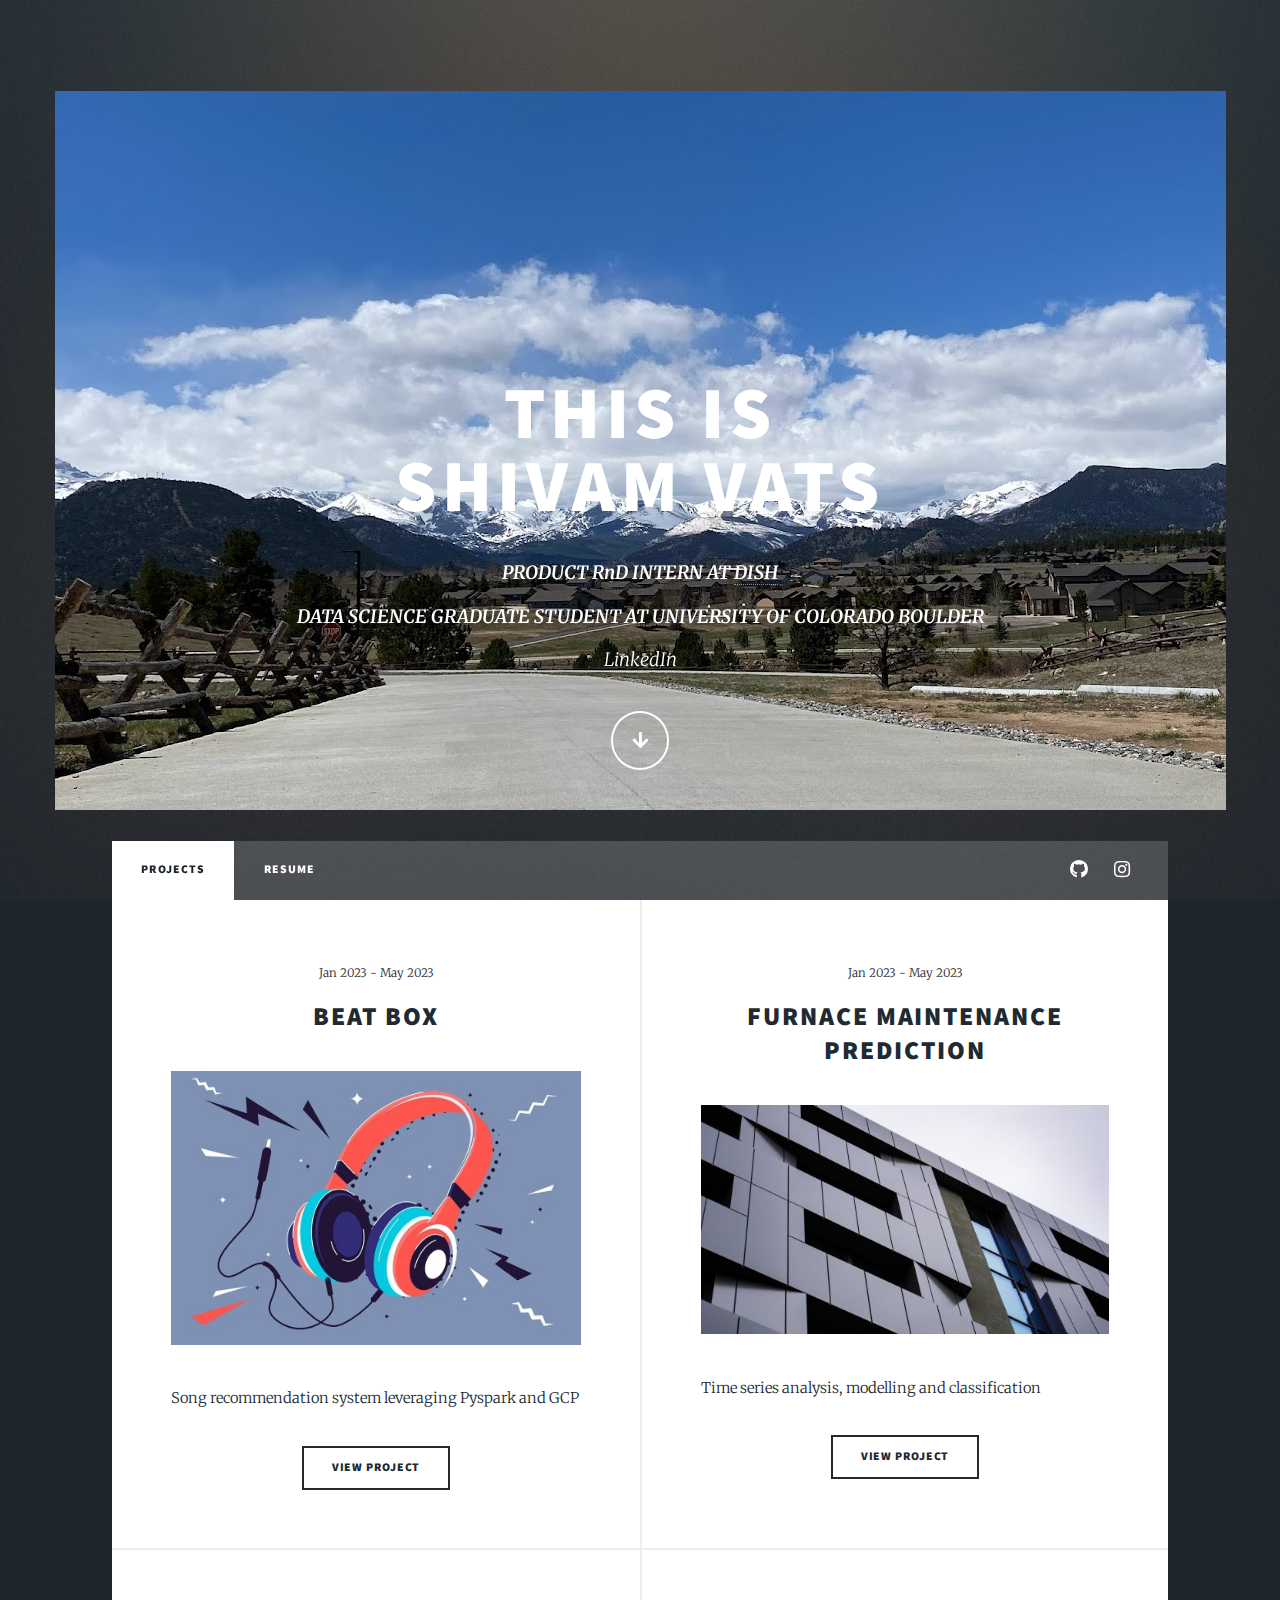
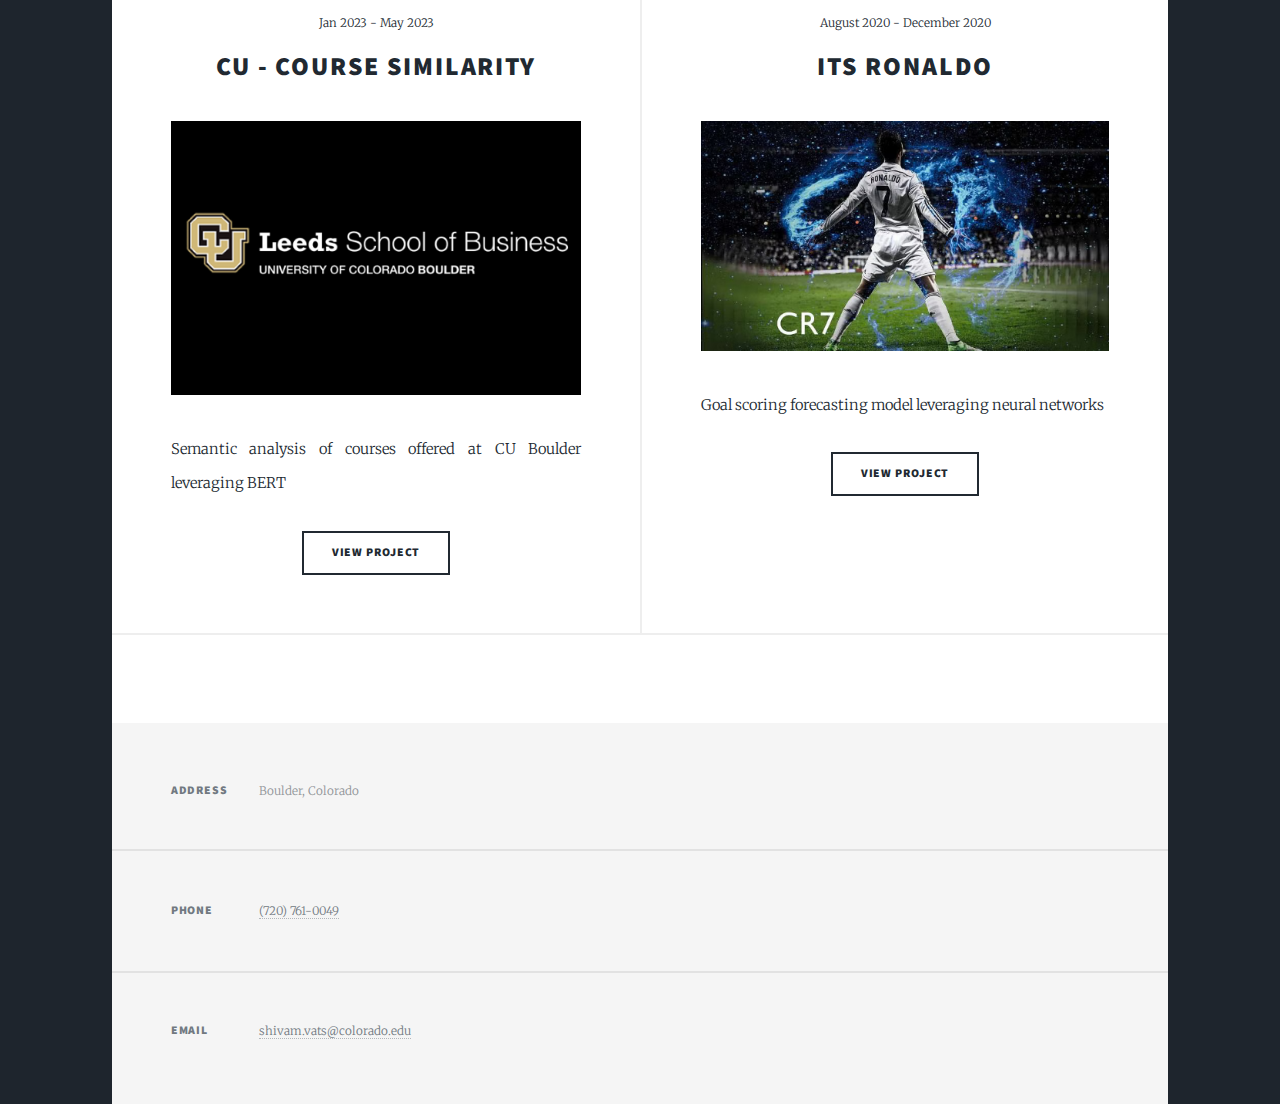
==== commit e179424b: "edited subtitle" ====
--- a/index.html
+++ b/index.html
@@ -21,7 +21,8 @@
 					<div id="intro">
 						<h1>This is<br />
 						Shivam Vats</h1>
-						<p>Data Science practitioner and Masters student at University of Colorado Boulder. <br>
+						<p style="color:gray"><b>PRODUCT RnD INTERN AT <a href="https://www.dish.com/">DISH</a> <br>
+							 DATA SCIENCE GRADUATE STUDENT AT UNIVERSITY OF COLORADO BOULDER</b><br>
 						<a href="https://www.linkedin.com/in/vats-shivam/">LinkedIn</a>
 						<ul class="actions">
 							<li><a href="#header" class="button icon solid solo fa-arrow-down scrolly">Continue</a></li>
@@ -37,7 +38,7 @@
 					<nav id="nav">
 						<ul class="links">
 							<li class="active"><a href="index.html">Projects</a></li>
-							<li><a href="resume.html">Resume</a></li>
+							<li><a href="https://github.com/vatshivam/vatshivam.github.io/blob/main/Shivam_Vats_Resume.pdf">Resume</a></li>
 							<!-- <li><a href="elements.html">Elements Reference</a></li> -->
 						</ul>
 						<ul class="icons">
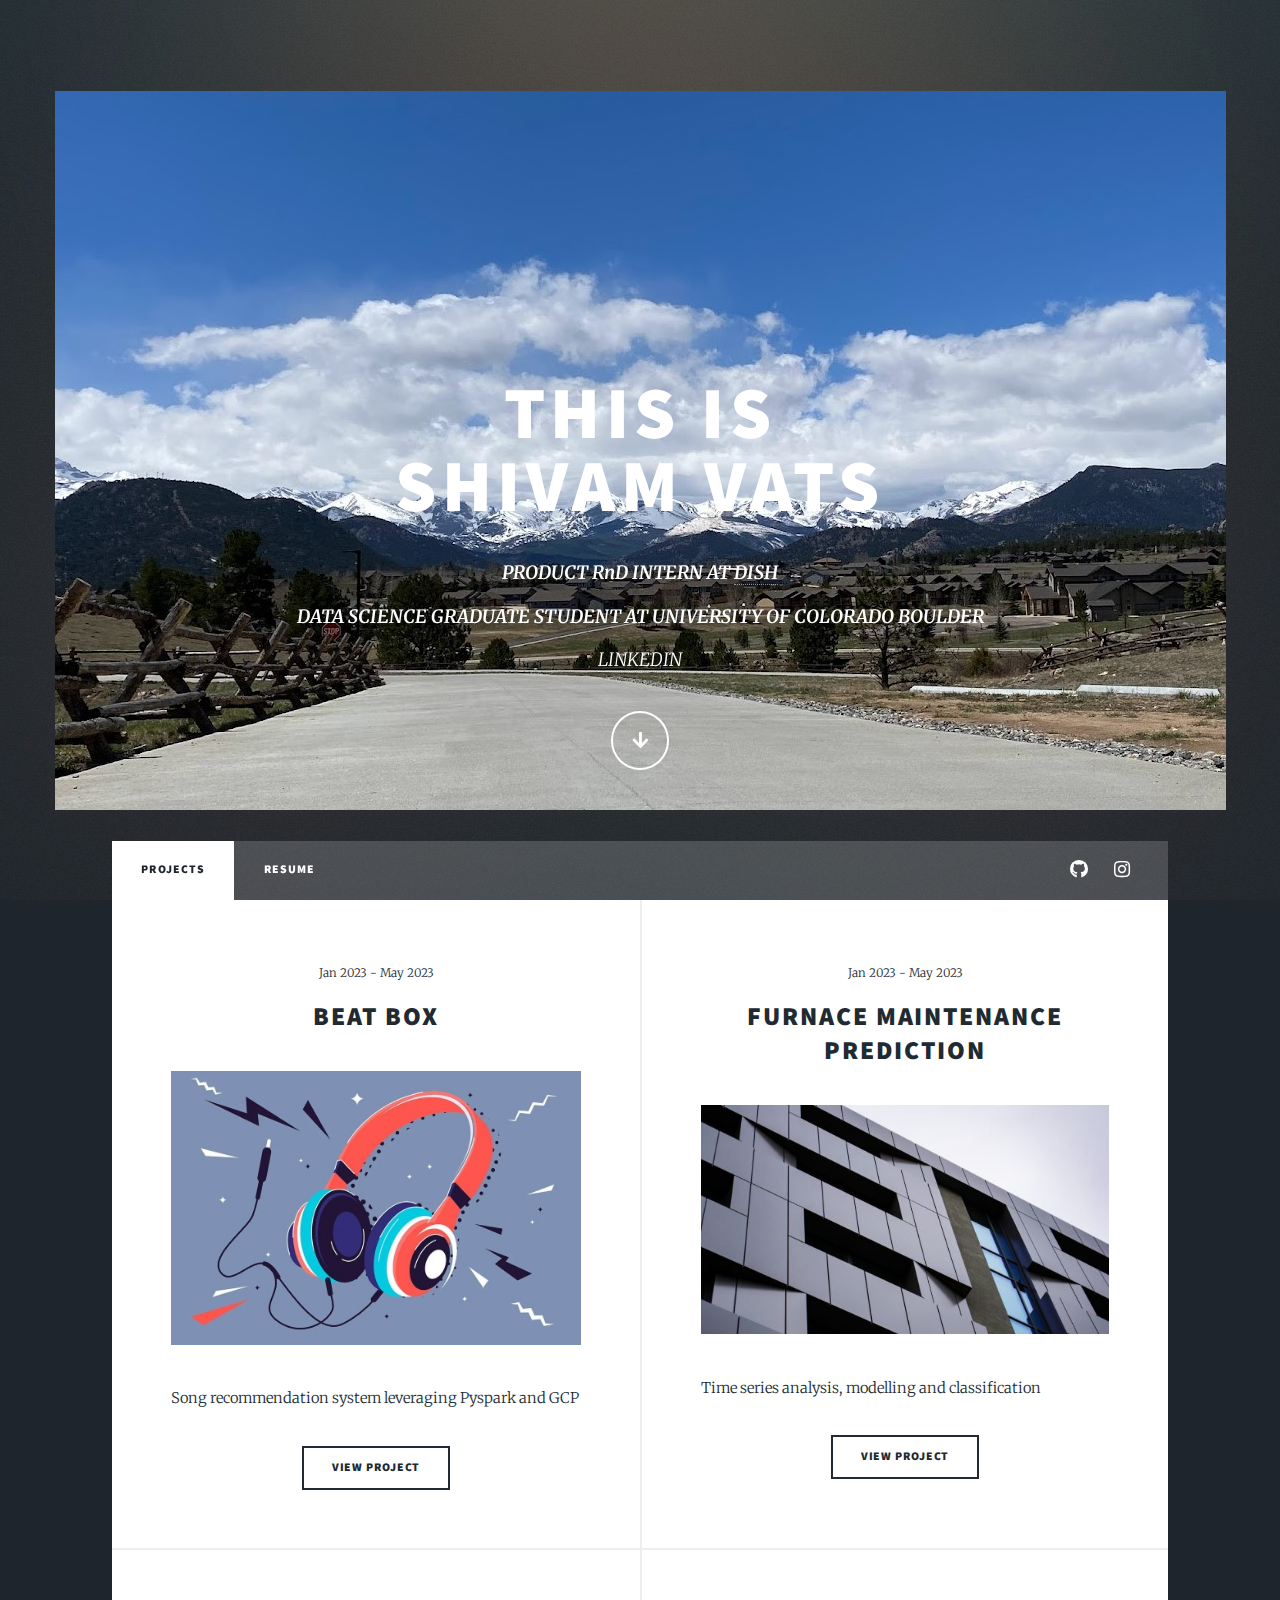
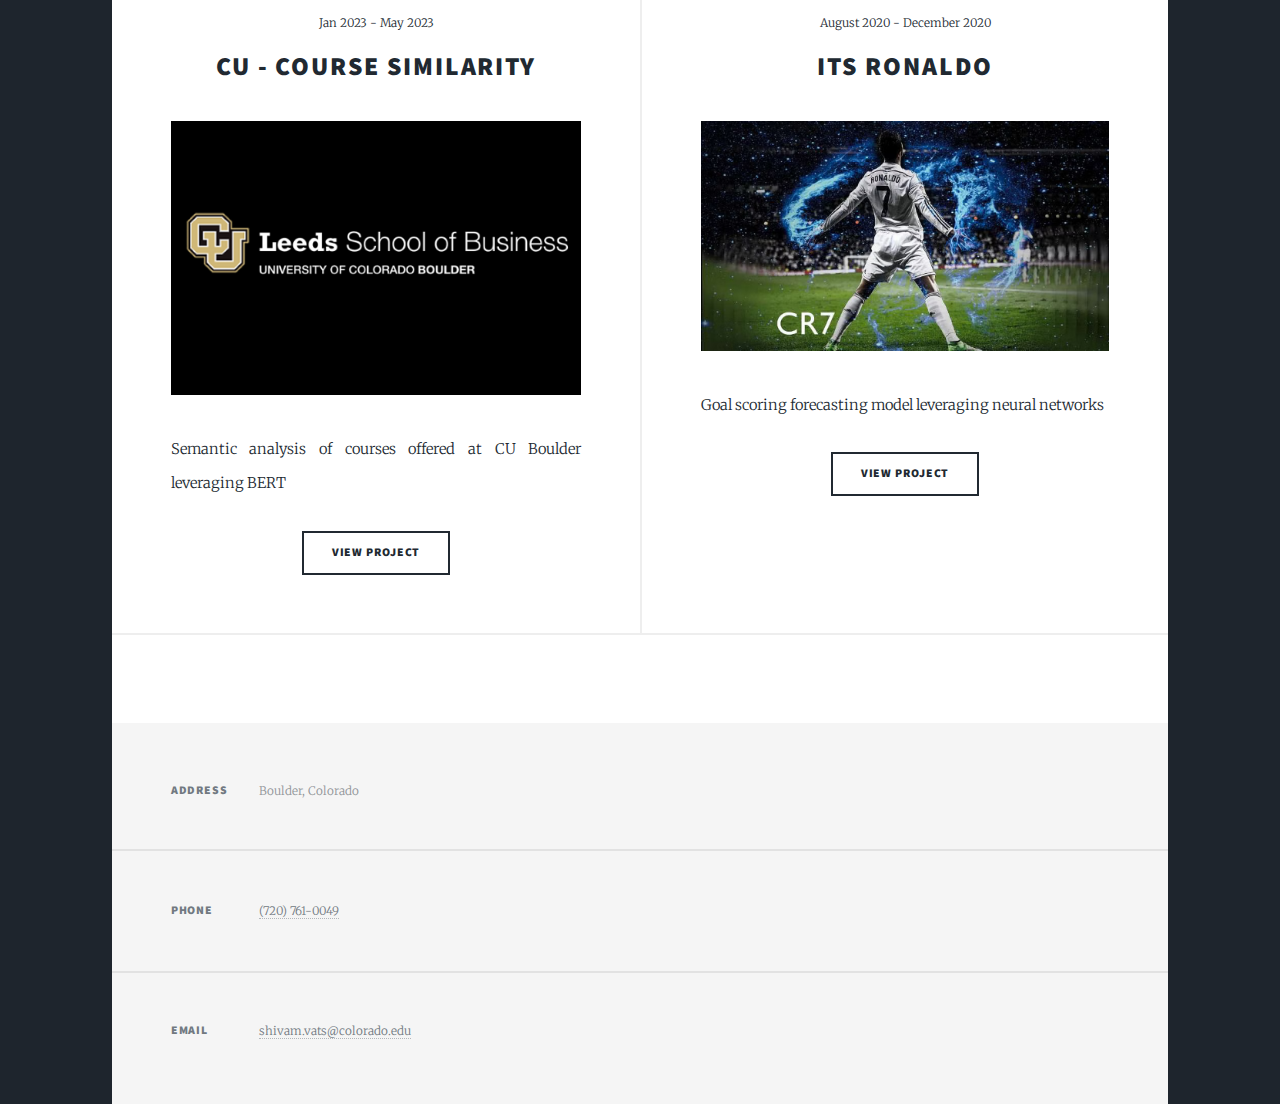
==== commit 9ae97f2d: "final" ====
--- a/index.html
+++ b/index.html
@@ -23,7 +23,7 @@
 						Shivam Vats</h1>
 						<p style="color:gray"><b>PRODUCT RnD INTERN AT <a href="https://www.dish.com/">DISH</a> <br>
 							 DATA SCIENCE GRADUATE STUDENT AT UNIVERSITY OF COLORADO BOULDER</b><br>
-						<a href="https://www.linkedin.com/in/vats-shivam/">LinkedIn</a>
+						<a href="https://www.linkedin.com/in/vats-shivam/">LINKEDIN</a>
 						<ul class="actions">
 							<li><a href="#header" class="button icon solid solo fa-arrow-down scrolly">Continue</a></li>
 						</ul>
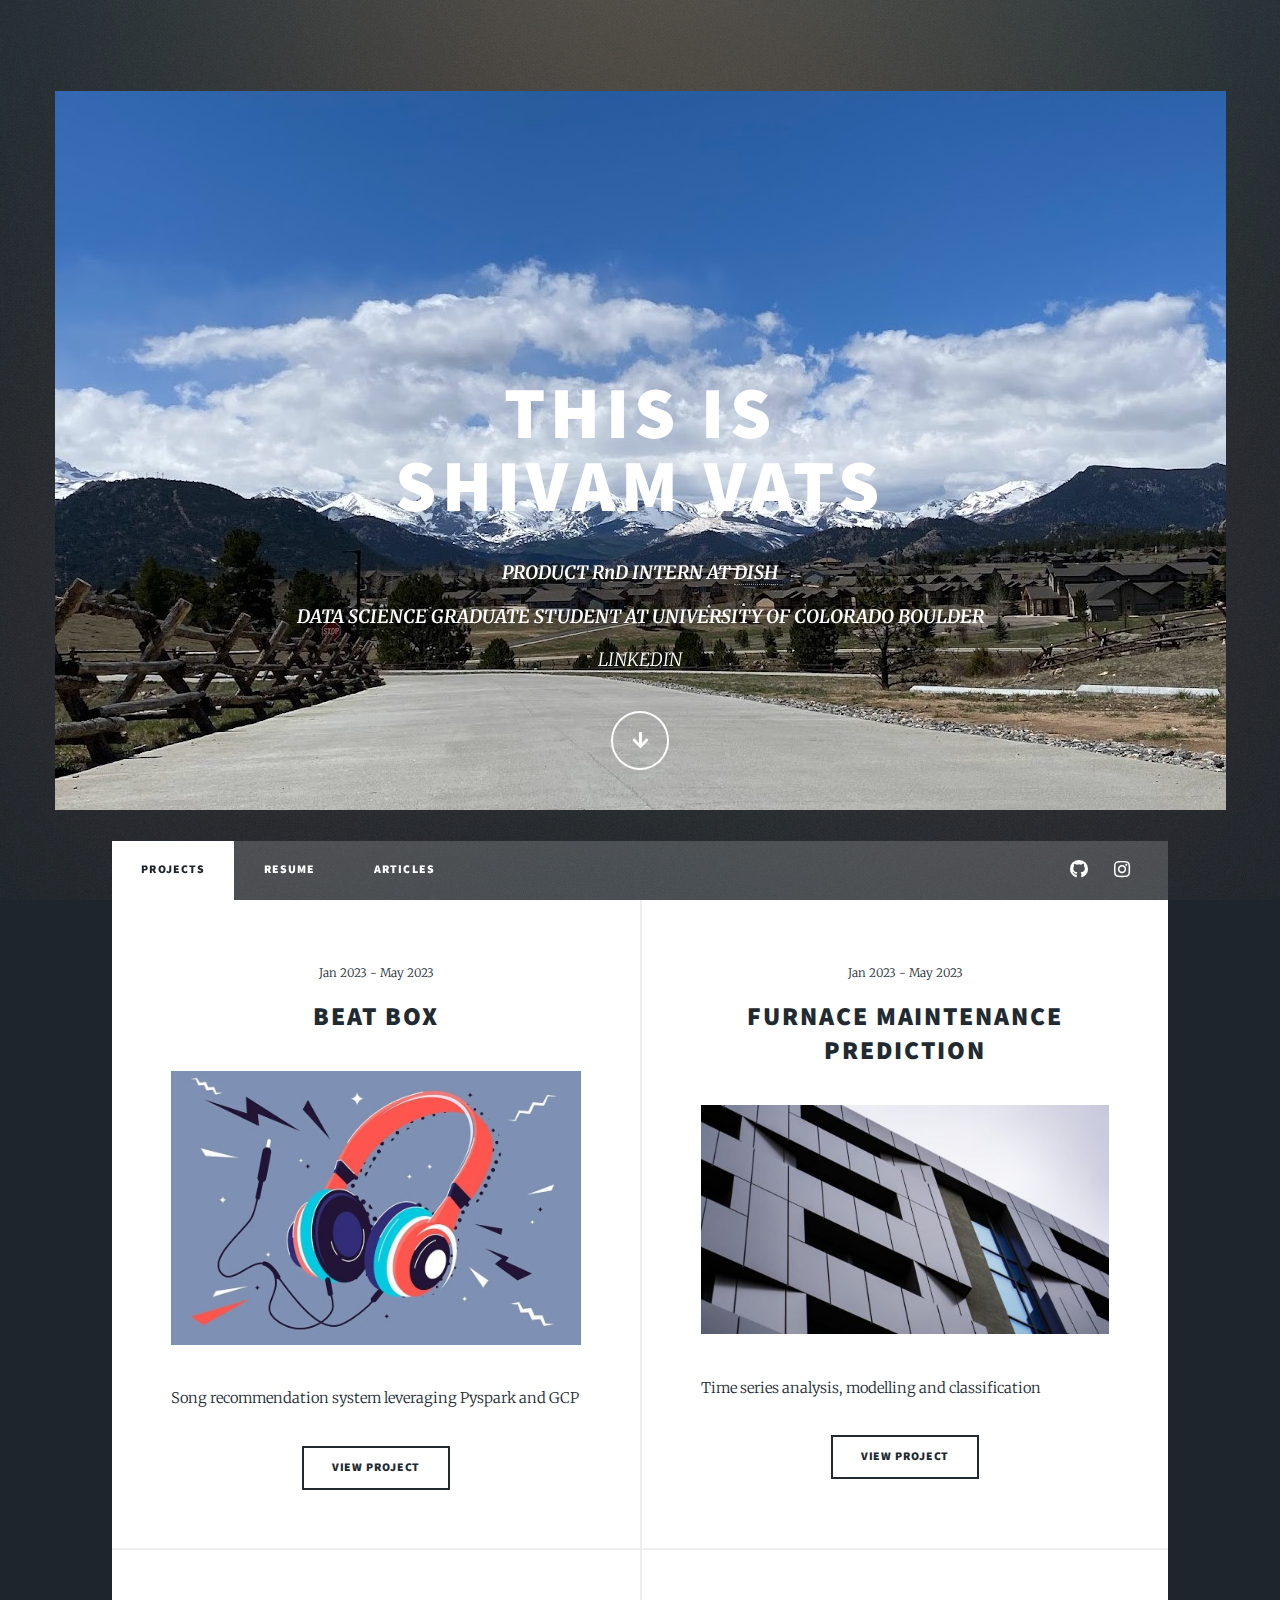
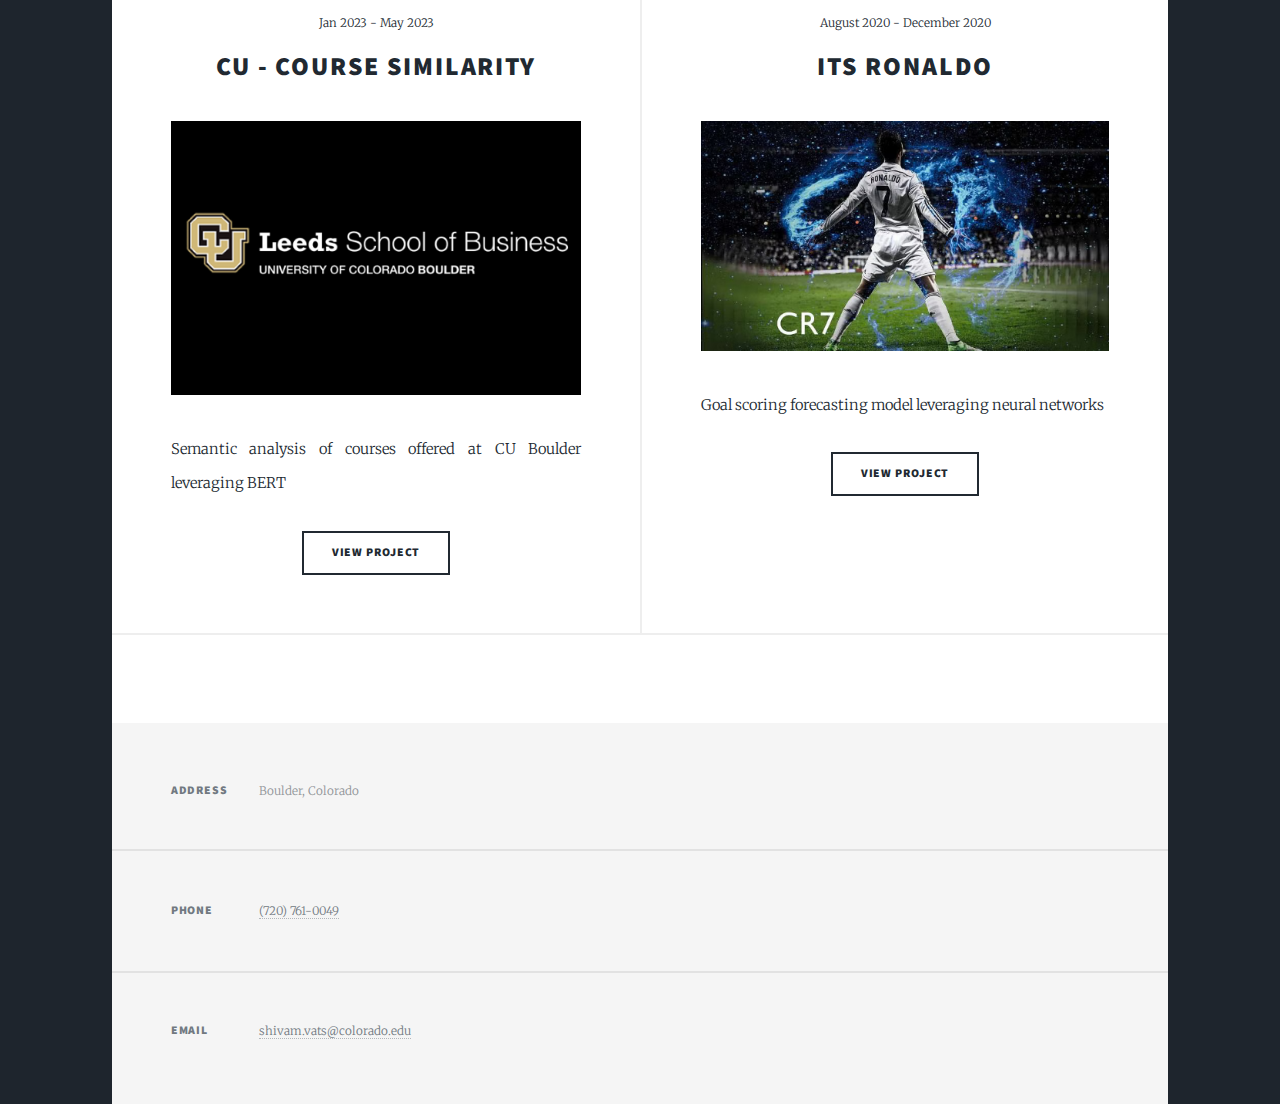
==== commit 97898701: "added articles section" ====
--- a/index.html
+++ b/index.html
@@ -39,6 +39,7 @@
 						<ul class="links">
 							<li class="active"><a href="index.html">Projects</a></li>
 							<li><a href="https://github.com/vatshivam/vatshivam.github.io/blob/main/Shivam_Vats_Resume.pdf">Resume</a></li>
+							<li><a href="articles.html">Articles</a></li>
 							<!-- <li><a href="elements.html">Elements Reference</a></li> -->
 						</ul>
 						<ul class="icons">
@@ -73,7 +74,7 @@
 										<span class="date">Jan 2023 - May 2023</span>
 										<h2><a href="https://vatshivam.github.io/Novel_Song_Recommender/">Beat Box</a></h2>
 									</header>
-									<a href="#" class="image fit"><img src="images/song.jpg" alt="" /></a>
+									<a href="https://vatshivam.github.io/Novel_Song_Recommender/" class="image fit"><img src="images/song.jpg" alt="" /></a>
 									<p>Song recommendation system leveraging Pyspark and GCP</p>
 									<ul class="actions special">
 										<li><a href="https://vatshivam.github.io/Novel_Song_Recommender/" class="button">View Project</a></li>
@@ -84,7 +85,7 @@
 										<span class="date">Jan 2023 - May 2023</span>
 										<h2><a href="https://vatshivam.github.io/Furnace-Maintenance-Prediction-System/">Furnace Maintenance Prediction</a></h2>
 									</header>
-									<a href="#" class="image fit"><img src="images/aluminium.jpg" alt="" /></a>
+									<a href="https://vatshivam.github.io/Furnace-Maintenance-Prediction-System/" class="image fit"><img src="images/aluminium.jpg" alt="" /></a>
 									<p>Time series analysis, modelling and classification</p>
 									<ul class="actions special">
 										<li><a href="https://vatshivam.github.io/Furnace-Maintenance-Prediction-System/" class="button">View Project</a></li>
@@ -95,7 +96,7 @@
 										<span class="date">Jan 2023 - May 2023</span>
 										<h2><a href="https://vatshivam.github.io/coursesimilarity/">CU - Course Similarity</a></h2>
 									</header>
-									<a href="#" class="image fit"><img src="images/leeds.png" alt="" /></a>
+									<a href="https://vatshivam.github.io/coursesimilarity/" class="image fit"><img src="images/leeds.png" alt="" /></a>
 									<p>Semantic analysis of courses offered at CU Boulder leveraging BERT</p>
 									<ul class="actions special">
 										<li><a href="https://vatshivam.github.io/coursesimilarity/" class="button">View Project</a></li>
@@ -106,7 +107,7 @@
 										<span class="date">August 2020 - December 2020</span>
 										<h2><a href="https://vatshivam.github.io/Its-Ronaldo-/">Its Ronaldo</a></h2>
 									</header>
-									<a href="#" class="image fit"><img src="images/ronaldo.png" alt="" /></a>
+									<a href="https://vatshivam.github.io/Its-Ronaldo-/" class="image fit"><img src="images/ronaldo.png" alt="" /></a>
 									<p>Goal scoring forecasting model leveraging neural networks</p>
 									<ul class="actions special">
 										<li><a href="https://vatshivam.github.io/Its-Ronaldo-/" class="button">View Project</a></li>
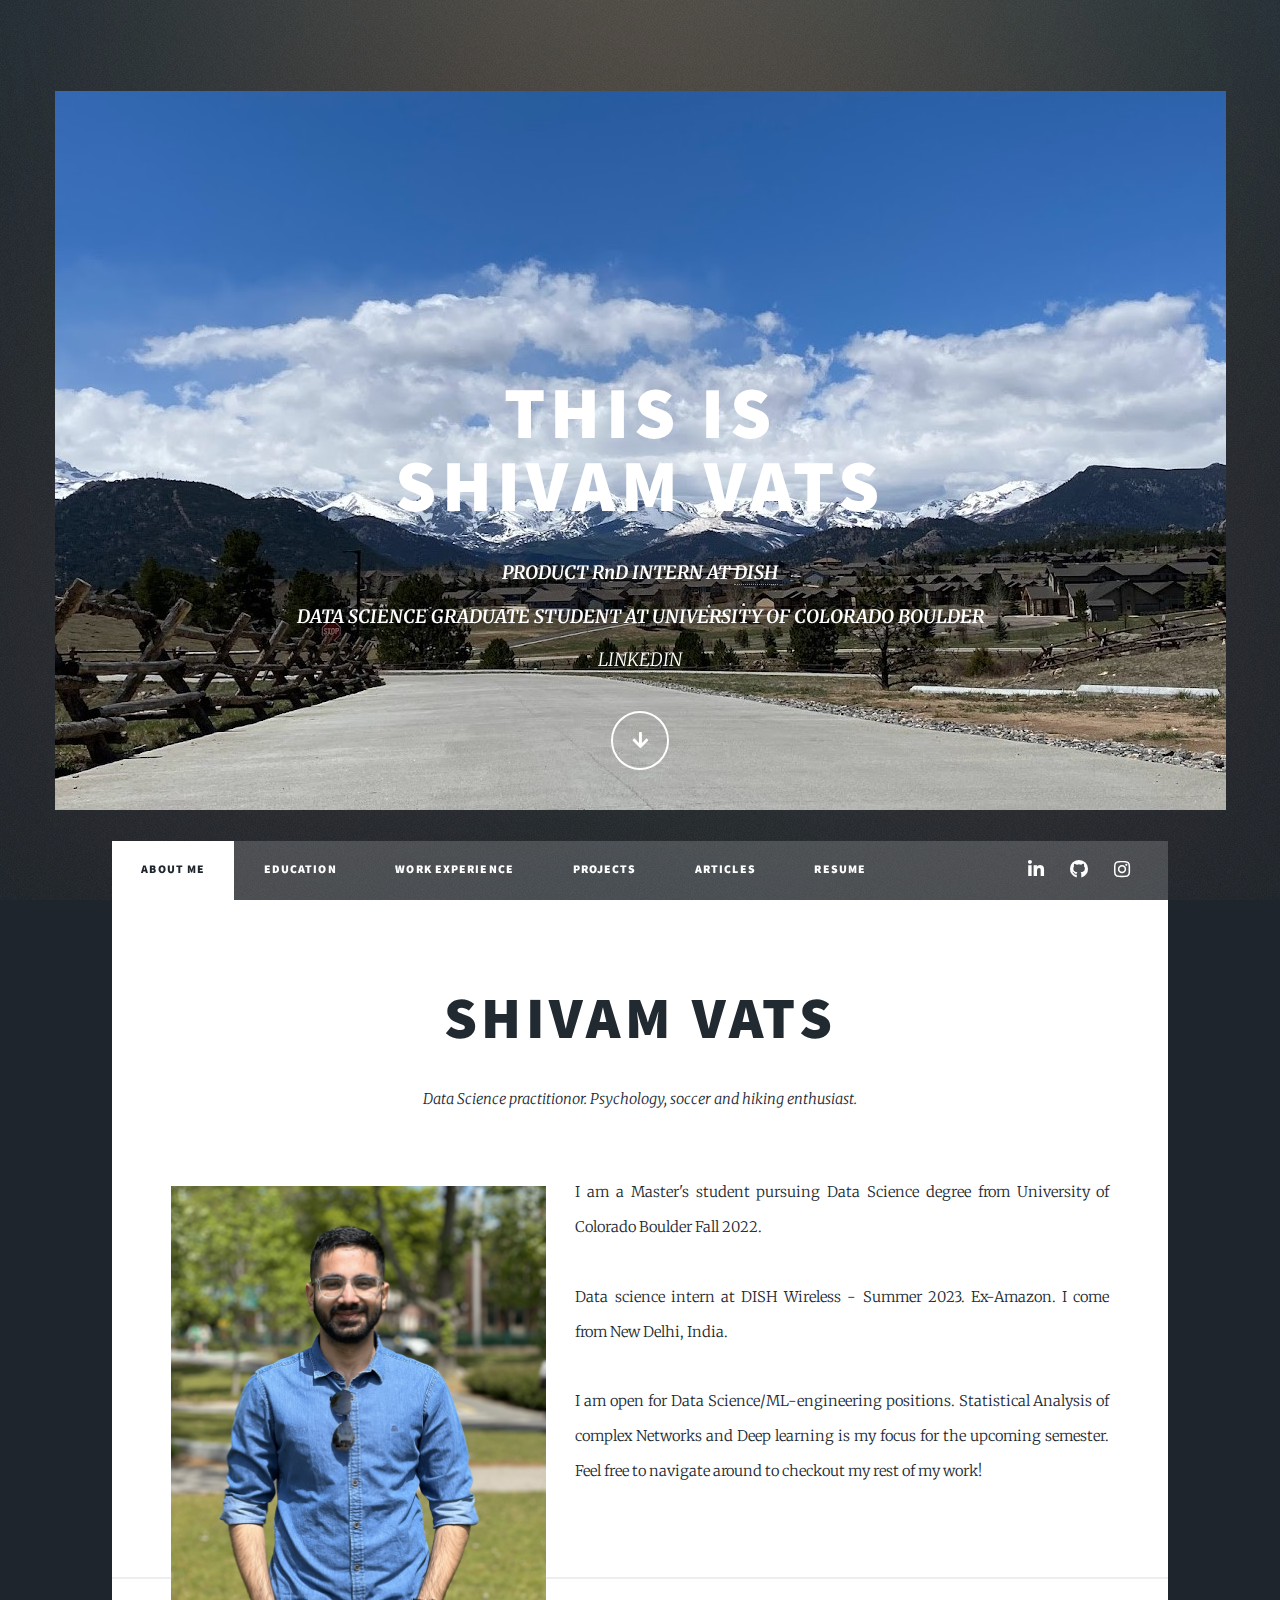
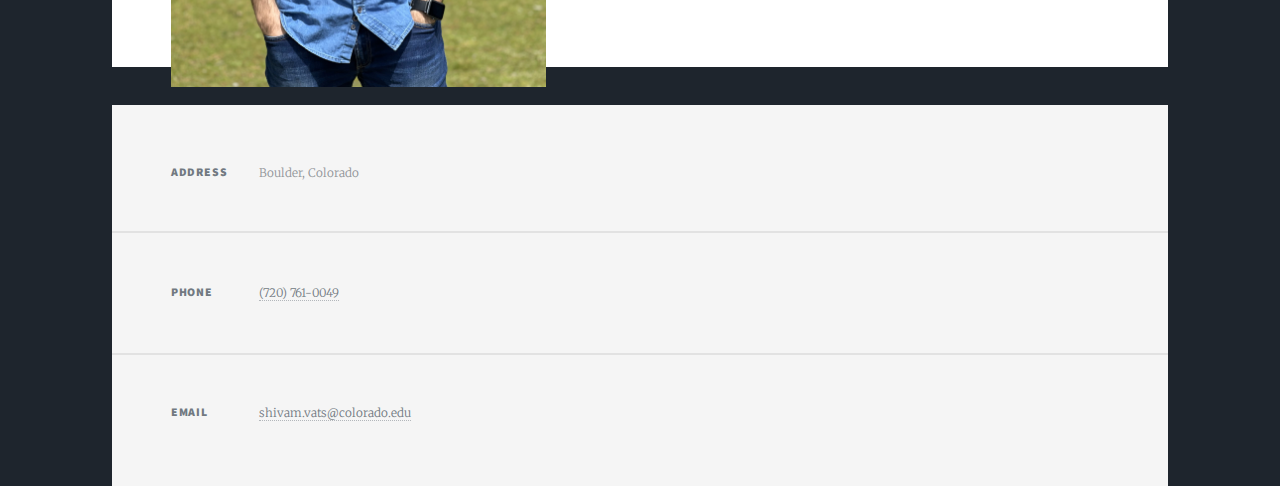
==== commit b959375b: "added education experience and about" ====
--- a/index.html
+++ b/index.html
@@ -37,12 +37,17 @@
 				<!-- Nav -->
 					<nav id="nav">
 						<ul class="links">
-							<li class="active"><a href="index.html">Projects</a></li>
+							<li class="active"><a href="index.html">About Me</a></li>
+                            <li><a href="education.html">Education</a></li>
+                            <li><a href="experience.html">Work Experience</a></li>
+                            <li><a href="projects.html">Projects</a></li>
+                            <li><a href="articles.html">Articles</a></li>
 							<li><a href="https://github.com/vatshivam/vatshivam.github.io/blob/main/Shivam_Vats_Resume.pdf">Resume</a></li>
-							<li><a href="articles.html">Articles</a></li>
+							
 							<!-- <li><a href="elements.html">Elements Reference</a></li> -->
 						</ul>
 						<ul class="icons">
+                            <li><a href="https://www.linkedin.com/in/vats-shivam/" class="icon brands fa-linkedin-in"><span class="label">LinkedIn</span></a></li>
 							<li><a href="https://github.com/vatshivam" class="icon brands fa-github"><span class="label">GitHub</span></a></li>
 							<li><a href="https://www.instagram.com/shivamvats__/" class="icon brands fa-instagram"><span class="label">Instagram</span></a></li>
 						</ul>
@@ -52,68 +57,18 @@
 					<div id="main">
 
 						<!-- Featured Post -->
-							<!-- <article class="post featured"> -->
-								<!-- <header class="major">
-									<span class="date">April 25, 2017</span>
-									<h2><a href="#">And this is a<br />
-									massive headline</a></h2>
-									<p>Aenean ornare velit lacus varius enim ullamcorper proin aliquam<br />
-									facilisis ante sed etiam magna interdum congue. Lorem ipsum dolor<br />
-									amet nullam sed etiam veroeros.</p>
-								</header> -->
-								<!-- <a href="#" class="image main"><img src="images/cover.jpg" alt="" /></a> -->
-								<!-- <ul class="actions special">
-									<li><a href="#" class="button large">Full Story</a></li>
-								</ul> -->
-							<!-- </article> -->
-
-						<!-- Posts -->
-							<section class="posts">
-								<article>
-									<header>
-										<span class="date">Jan 2023 - May 2023</span>
-										<h2><a href="https://vatshivam.github.io/Novel_Song_Recommender/">Beat Box</a></h2>
-									</header>
-									<a href="https://vatshivam.github.io/Novel_Song_Recommender/" class="image fit"><img src="images/song.jpg" alt="" /></a>
-									<p>Song recommendation system leveraging Pyspark and GCP</p>
-									<ul class="actions special">
-										<li><a href="https://vatshivam.github.io/Novel_Song_Recommender/" class="button">View Project</a></li>
-									</ul>
-								</article>
-								<article>
-									<header>
-										<span class="date">Jan 2023 - May 2023</span>
-										<h2><a href="https://vatshivam.github.io/Furnace-Maintenance-Prediction-System/">Furnace Maintenance Prediction</a></h2>
-									</header>
-									<a href="https://vatshivam.github.io/Furnace-Maintenance-Prediction-System/" class="image fit"><img src="images/aluminium.jpg" alt="" /></a>
-									<p>Time series analysis, modelling and classification</p>
-									<ul class="actions special">
-										<li><a href="https://vatshivam.github.io/Furnace-Maintenance-Prediction-System/" class="button">View Project</a></li>
-									</ul>
-								</article>
-								<article>
-									<header>
-										<span class="date">Jan 2023 - May 2023</span>
-										<h2><a href="https://vatshivam.github.io/coursesimilarity/">CU - Course Similarity</a></h2>
-									</header>
-									<a href="https://vatshivam.github.io/coursesimilarity/" class="image fit"><img src="images/leeds.png" alt="" /></a>
-									<p>Semantic analysis of courses offered at CU Boulder leveraging BERT</p>
-									<ul class="actions special">
-										<li><a href="https://vatshivam.github.io/coursesimilarity/" class="button">View Project</a></li>
-									</ul>
-								</article>
-								<article>
-									<header>
-										<span class="date">August 2020 - December 2020</span>
-										<h2><a href="https://vatshivam.github.io/Its-Ronaldo-/">Its Ronaldo</a></h2>
-									</header>
-									<a href="https://vatshivam.github.io/Its-Ronaldo-/" class="image fit"><img src="images/ronaldo.png" alt="" /></a>
-									<p>Goal scoring forecasting model leveraging neural networks</p>
-									<ul class="actions special">
-										<li><a href="https://vatshivam.github.io/Its-Ronaldo-/" class="button">View Project</a></li>
-									</ul>
-								</article>
-							</section>
+                        <article class="post featured">
+                            <header class="major">
+                                <!-- <span class="date">April 25, 2017</span> -->
+                                <h2><a href="#">Shivam Vats</a></h2>
+                                <p>Data Science practitionor. Psychology, soccer and hiking enthusiast.</p>
+                            </header>
+                            <p><span class="image left"><img src="images/Shivam Vats Medium.jpg" alt="" /></span>
+                            I am a Master's student pursuing Data Science degree from University of Colorado Boulder Fall 2022.<br><br>
+                            Data science intern at DISH Wireless - Summer 2023. Ex-Amazon. I come from New Delhi, India.<br><br> 
+                            I am open for Data Science/ML-engineering positions. Statistical Analysis of complex Networks and Deep learning is my focus for the upcoming semester. Feel free to navigate around to checkout my rest of my work! 
+                            </p>
+                        </article>							
 
 						<!-- Footer -->
 							<footer>
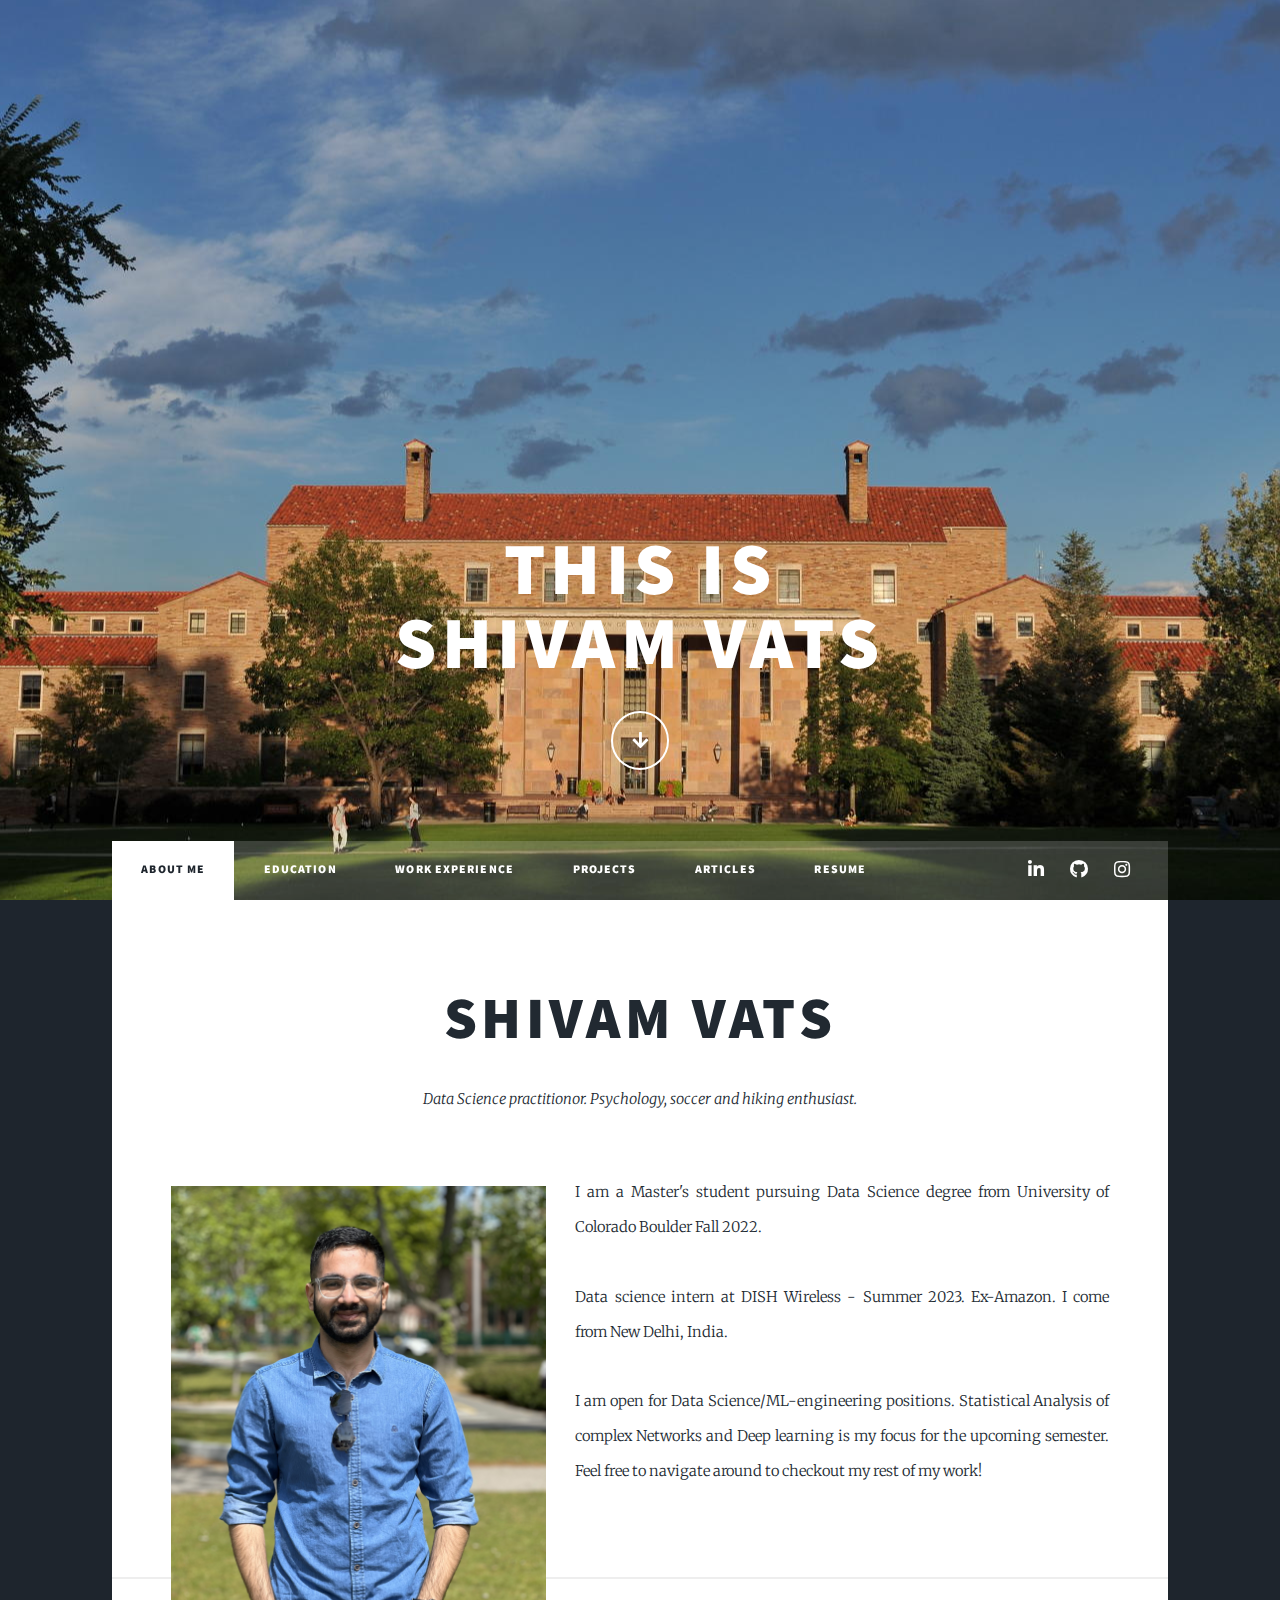
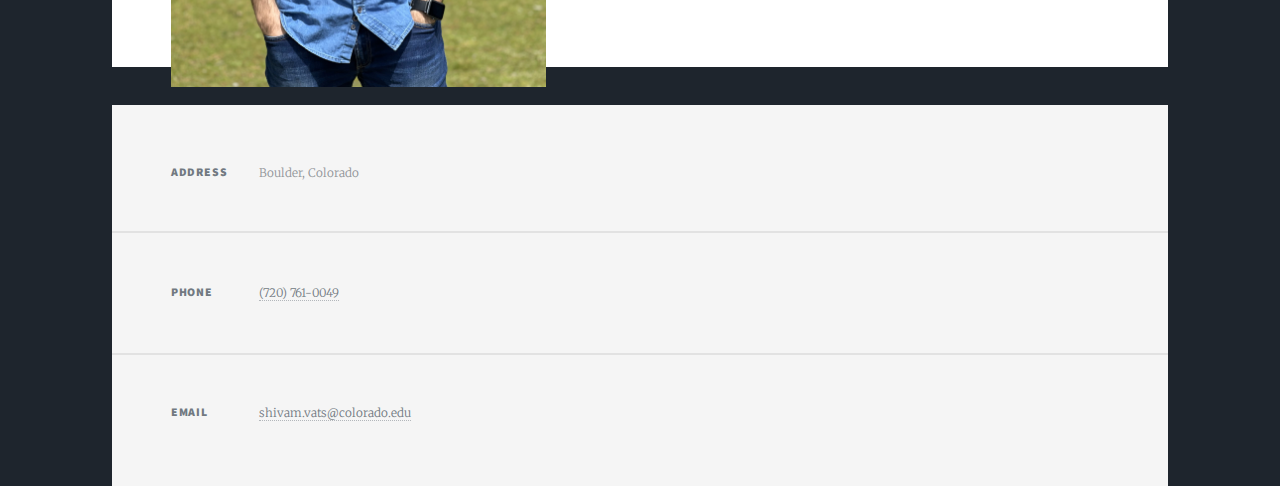
==== commit 43dcd09a: "final touches" ====
--- a/index.html
+++ b/index.html
@@ -21,9 +21,6 @@
 					<div id="intro">
 						<h1>This is<br />
 						Shivam Vats</h1>
-						<p style="color:gray"><b>PRODUCT RnD INTERN AT <a href="https://www.dish.com/">DISH</a> <br>
-							 DATA SCIENCE GRADUATE STUDENT AT UNIVERSITY OF COLORADO BOULDER</b><br>
-						<a href="https://www.linkedin.com/in/vats-shivam/">LINKEDIN</a>
 						<ul class="actions">
 							<li><a href="#header" class="button icon solid solo fa-arrow-down scrolly">Continue</a></li>
 						</ul>
--- a/assets/css/main.css
+++ b/assets/css/main.css
@@ -3234,7 +3234,7 @@
 			width: 100%;
 			height: 100%;
 			background-color: #212931;
-			background-image: url("../../images/overlay.png"), linear-gradient(0deg, rgba(0, 0, 0, 0.1), rgba(0, 0, 0, 0.1)), url("../../images/bg.jpg");
+			background-image: url("../../images/norlin.jpg"), linear-gradient(0deg, rgba(0, 0, 0, 0.1), rgba(0, 0, 0, 0.1)), url("../../images/bg.jpg");
 			background-size: cover,								cover,														100% cover;
 			background-position: center,								center,														top center;
 			background-repeat: no-repeat,								no-repeat,													no-repeat;
--- a/assets/css/noscript.css
+++ b/assets/css/noscript.css
@@ -10,7 +10,7 @@
 
 	#wrapper {
 		background-color: #212931;
-		background-image: url("../../images/overlay.png"), linear-gradient(0deg, rgba(0, 0, 0, 0.1), rgba(0, 0, 0, 0.1)), url("../../images/bg.jpg");
+		background-image: url("../../images/norlin.jpg"), linear-gradient(0deg, rgba(0, 0, 0, 0.1), rgba(0, 0, 0, 0.1)), url("../../images/bg.jpg");
 		background-size: cover,								cover,														100% cover;
 		background-position: center,								center,														top center;
 		background-repeat: no-repeat,								no-repeat,													no-repeat;
